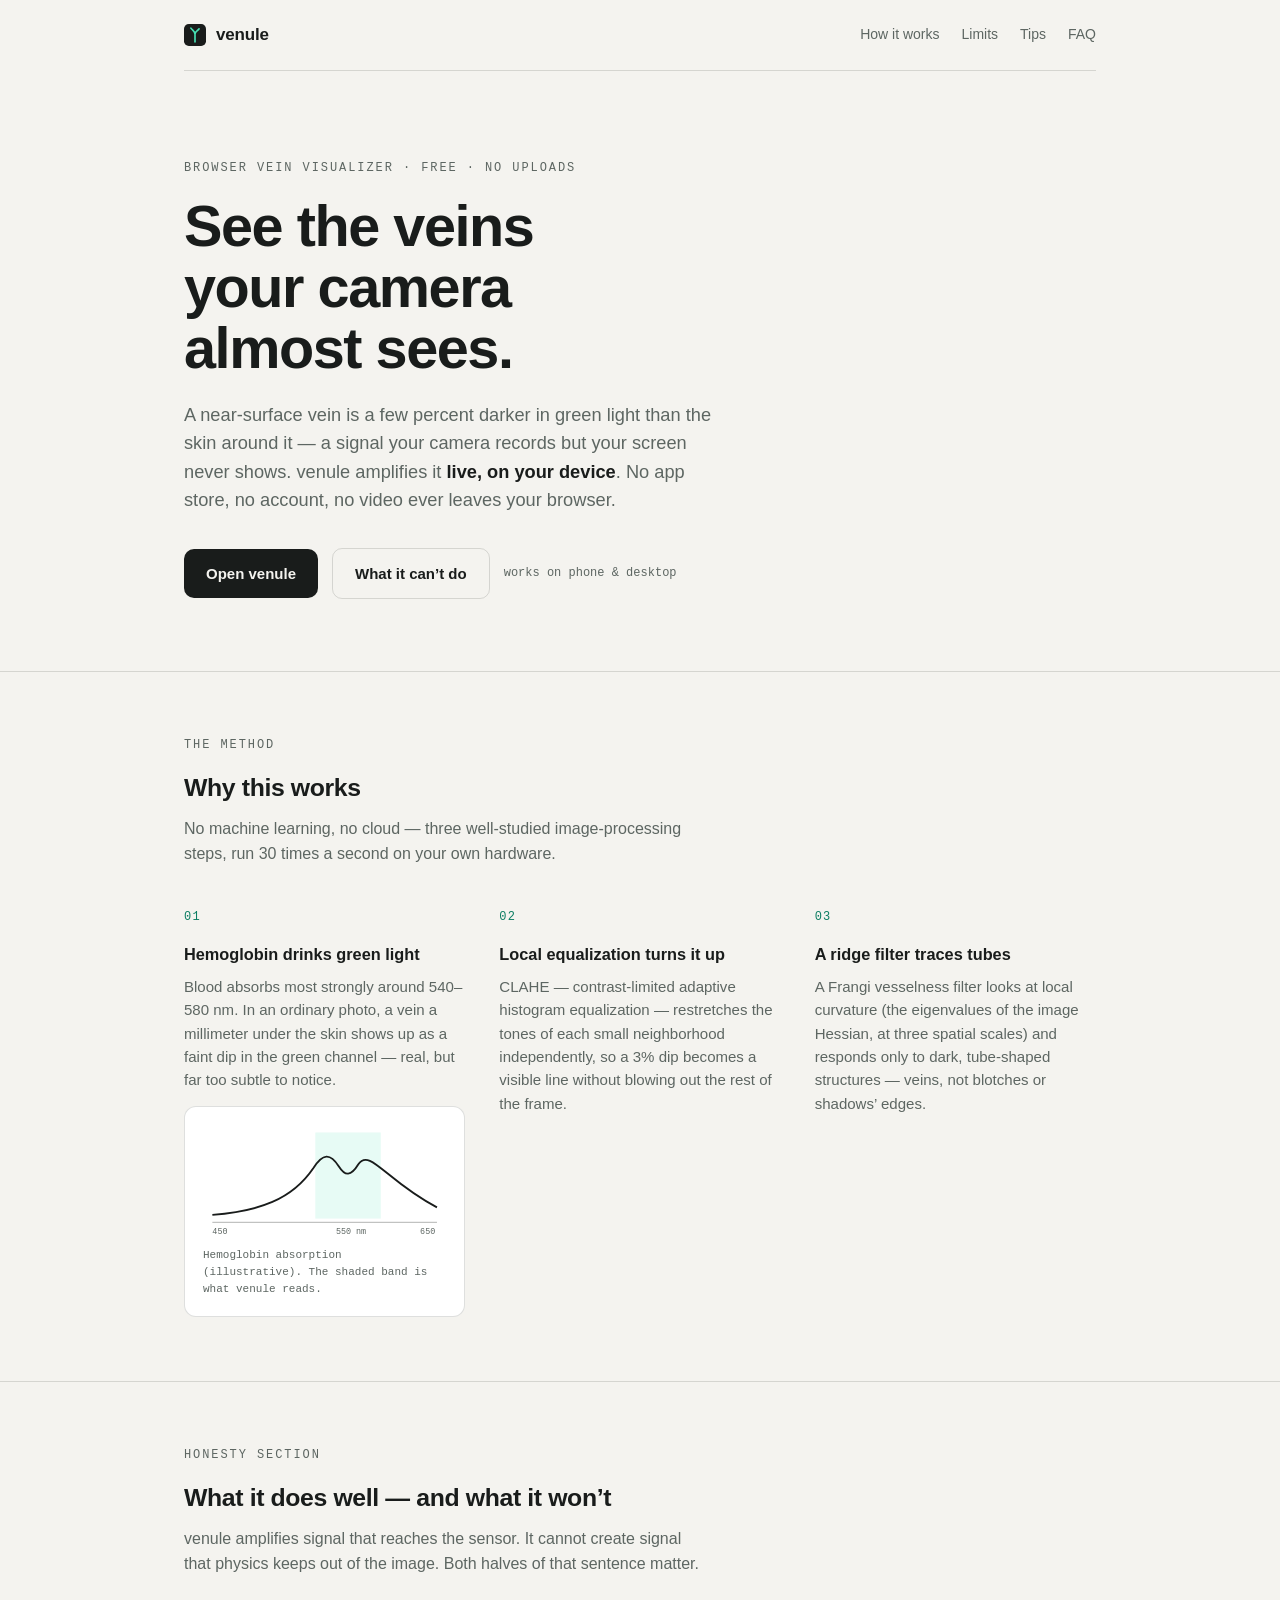
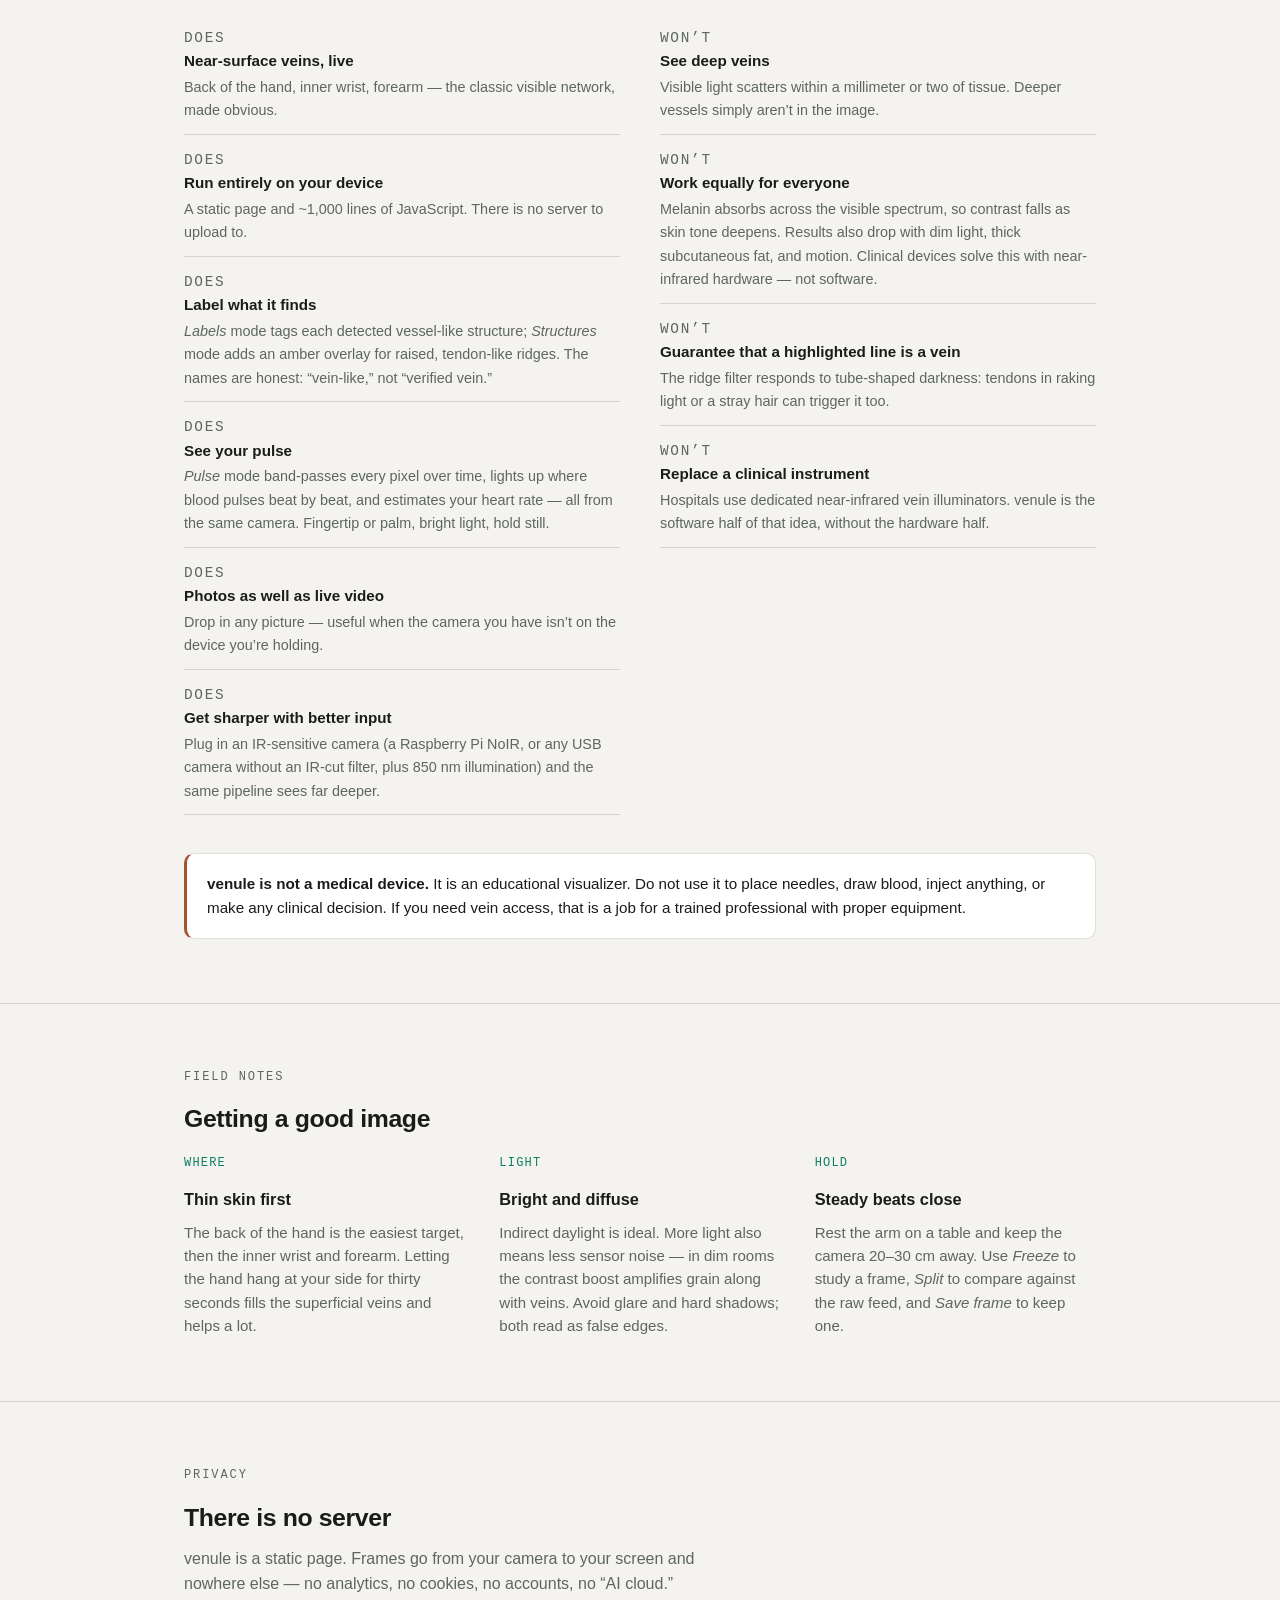
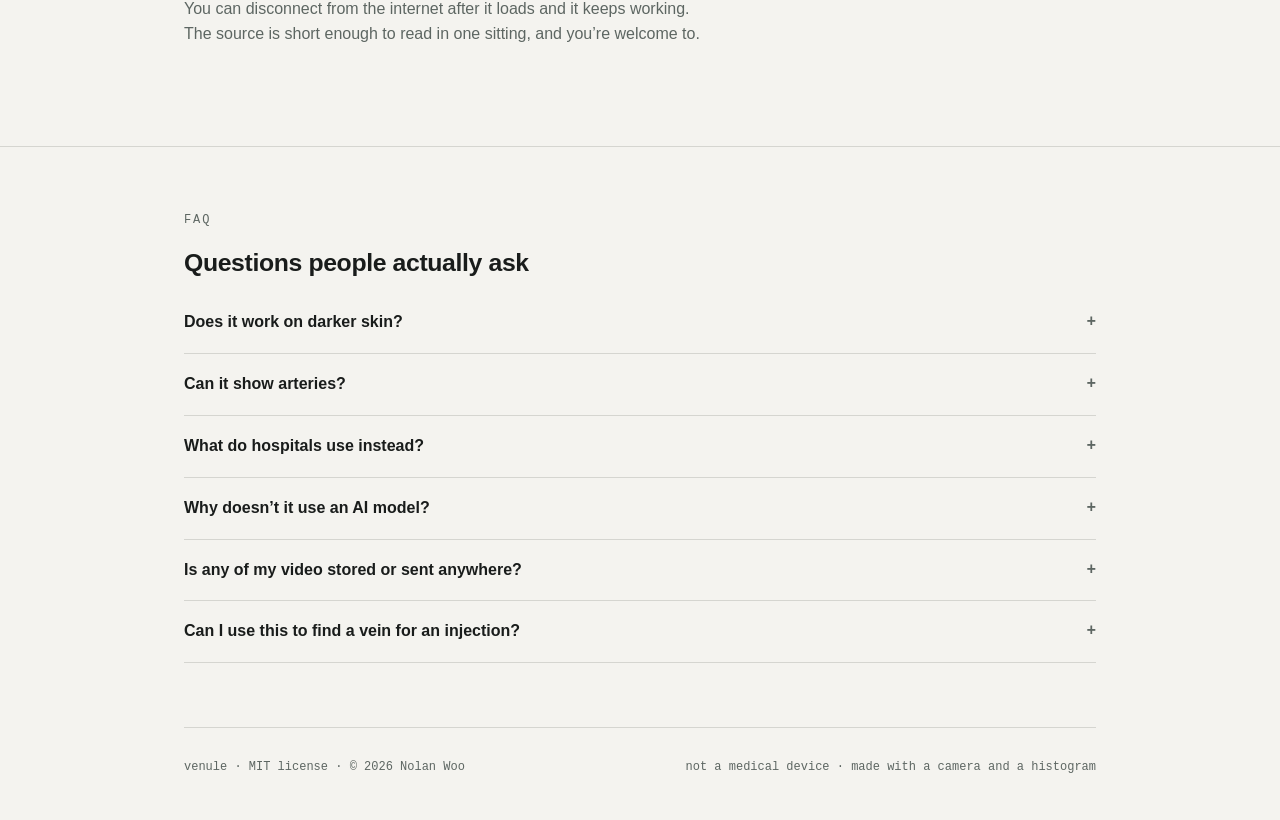
==== index.html @ f36ed5e4 "venule: on-device vein and pulse visualizer Co-Authored-By: Claude Fable 5 <noreply@anthropic.com>" ====
<!doctype html>
<html lang="en">
<head>
<meta charset="utf-8">
<meta name="viewport" content="width=device-width, initial-scale=1">
<title>venule — see the veins your camera almost sees</title>
<meta name="description" content="venule turns a plain camera into a vein-contrast instrument. It amplifies the faint hemoglobin signal already in the image — live, in your browser, nothing uploaded.">
<link rel="icon" href="data:image/svg+xml,%3Csvg xmlns='http://www.w3.org/2000/svg' viewBox='0 0 32 32'%3E%3Crect width='32' height='32' rx='7' fill='%230c0e10'/%3E%3Cpath d='M16 26V15M16 15c0-5-4-6-6-9M16 15c0-4 4-5 6-8' stroke='%2346e0b4' stroke-width='2.4' stroke-linecap='round' fill='none'/%3E%3C/svg%3E">
<link rel="stylesheet" href="css/venule.css">
</head>
<body class="landing">

<div class="wrap">
  <header class="site">
    <a class="brand" href="index.html">
      <svg viewBox="0 0 32 32" aria-hidden="true"><rect width="32" height="32" rx="7" fill="#191c1b"/><path d="M16 26V15M16 15c0-5-4-6-6-9M16 15c0-4 4-5 6-8" stroke="#46e0b4" stroke-width="2.4" stroke-linecap="round" fill="none"/></svg>
      venule
    </a>
    <nav>
      <a href="#how">How it works</a>
      <a href="#limits">Limits</a>
      <a href="#tips">Tips</a>
      <a href="#faq">FAQ</a>
    </nav>
  </header>
</div>

<div class="wrap">
  <section class="hero">
    <p class="eyebrow">Browser vein visualizer · free · no uploads</p>
    <h1>See the veins your camera almost sees.</h1>
    <p class="lede">A near-surface vein is a few percent darker in green light than the skin around it — a signal your camera records but your screen never shows. venule amplifies it <strong>live, on your device</strong>. No app store, no account, no video ever leaves your browser.</p>
    <div class="cta-row">
      <a class="btn primary" href="app.html">Open venule</a>
      <a class="btn ghost" href="#limits">What it can’t do</a>
      <span class="cta-note">works on phone &amp; desktop</span>
    </div>
  </section>
</div>

<section class="band" id="how">
  <div class="wrap">
    <p class="eyebrow">The method</p>
    <h2>Why this works</h2>
    <p class="intro">No machine learning, no cloud — three well-studied image-processing steps, run 30 times a second on your own hardware.</p>
    <div class="cols3">
      <div>
        <span class="step-n">01</span>
        <h3>Hemoglobin drinks green light</h3>
        <p>Blood absorbs most strongly around 540–580&nbsp;nm. In an ordinary photo, a vein a millimeter under the skin shows up as a faint dip in the green channel — real, but far too subtle to notice.</p>
        <div class="figure" style="margin-top:14px">
          <svg viewBox="0 0 260 120" role="img" aria-label="Stylized hemoglobin absorption curve, peaking in the green band">
            <rect x="120" y="8" width="70" height="92" fill="#46e0b4" opacity="0.13"/>
            <path d="M10 96 C 60 92, 95 80, 118 46 C 128 30, 136 30, 145 44 C 152 55, 158 55, 166 42 C 178 24, 196 60, 250 88" fill="none" stroke="#191c1b" stroke-width="2"/>
            <line x1="10" y1="104" x2="250" y2="104" stroke="#191c1b" stroke-width="1" opacity="0.35"/>
            <text x="10" y="117" font-size="9" font-family="ui-monospace,Menlo,monospace" fill="#5d6662">450</text>
            <text x="142" y="117" font-size="9" font-family="ui-monospace,Menlo,monospace" fill="#5d6662">550 nm</text>
            <text x="232" y="117" font-size="9" font-family="ui-monospace,Menlo,monospace" fill="#5d6662">650</text>
          </svg>
          <p class="cap">Hemoglobin absorption (illustrative). The shaded band is what venule reads.</p>
        </div>
      </div>
      <div>
        <span class="step-n">02</span>
        <h3>Local equalization turns it up</h3>
        <p>CLAHE — contrast-limited adaptive histogram equalization — restretches the tones of each small neighborhood independently, so a 3% dip becomes a visible line without blowing out the rest of the frame.</p>
      </div>
      <div>
        <span class="step-n">03</span>
        <h3>A ridge filter traces tubes</h3>
        <p>A Frangi vesselness filter looks at local curvature (the eigenvalues of the image Hessian, at three spatial scales) and responds only to dark, tube-shaped structures — veins, not blotches or shadows’ edges.</p>
      </div>
    </div>
  </div>
</section>

<section class="band" id="limits">
  <div class="wrap">
    <p class="eyebrow">Honesty section</p>
    <h2>What it does well — and what it won’t</h2>
    <p class="intro">venule amplifies signal that reaches the sensor. It cannot create signal that physics keeps out of the image. Both halves of that sentence matter.</p>
    <div class="twocol">
      <ul>
        <li><span class="mark-yes">DOES</span><strong>Near-surface veins, live</strong><span>Back of the hand, inner wrist, forearm — the classic visible network, made obvious.</span></li>
        <li><span class="mark-yes">DOES</span><strong>Run entirely on your device</strong><span>A static page and ~1,000 lines of JavaScript. There is no server to upload to.</span></li>
        <li><span class="mark-yes">DOES</span><strong>Label what it finds</strong><span><em>Labels</em> mode tags each detected vessel-like structure; <em>Structures</em> mode adds an amber overlay for raised, tendon-like ridges. The names are honest: “vein-like,” not “verified vein.”</span></li>
        <li><span class="mark-yes">DOES</span><strong>See your pulse</strong><span><em>Pulse</em> mode band-passes every pixel over time, lights up where blood pulses beat by beat, and estimates your heart rate — all from the same camera. Fingertip or palm, bright light, hold still.</span></li>
        <li><span class="mark-yes">DOES</span><strong>Photos as well as live video</strong><span>Drop in any picture — useful when the camera you have isn’t on the device you’re holding.</span></li>
        <li><span class="mark-yes">DOES</span><strong>Get sharper with better input</strong><span>Plug in an IR-sensitive camera (a Raspberry Pi NoIR, or any USB camera without an IR-cut filter, plus 850&nbsp;nm illumination) and the same pipeline sees far deeper.</span></li>
      </ul>
      <ul>
        <li><span class="mark-no">WON’T</span><strong>See deep veins</strong><span>Visible light scatters within a millimeter or two of tissue. Deeper vessels simply aren’t in the image.</span></li>
        <li><span class="mark-no">WON’T</span><strong>Work equally for everyone</strong><span>Melanin absorbs across the visible spectrum, so contrast falls as skin tone deepens. Results also drop with dim light, thick subcutaneous fat, and motion. Clinical devices solve this with near-infrared hardware — not software.</span></li>
        <li><span class="mark-no">WON’T</span><strong>Guarantee that a highlighted line is a vein</strong><span>The ridge filter responds to tube-shaped darkness: tendons in raking light or a stray hair can trigger it too.</span></li>
        <li><span class="mark-no">WON’T</span><strong>Replace a clinical instrument</strong><span>Hospitals use dedicated near-infrared vein illuminators. venule is the software half of that idea, without the hardware half.</span></li>
      </ul>
    </div>
    <div class="notice">
      <strong>venule is not a medical device.</strong> It is an educational visualizer. Do not use it to place needles, draw blood, inject anything, or make any clinical decision. If you need vein access, that is a job for a trained professional with proper equipment.
    </div>
  </div>
</section>

<section class="band" id="tips">
  <div class="wrap">
    <p class="eyebrow">Field notes</p>
    <h2>Getting a good image</h2>
    <div class="cols3">
      <div>
        <span class="step-n">WHERE</span>
        <h3>Thin skin first</h3>
        <p>The back of the hand is the easiest target, then the inner wrist and forearm. Letting the hand hang at your side for thirty seconds fills the superficial veins and helps a lot.</p>
      </div>
      <div>
        <span class="step-n">LIGHT</span>
        <h3>Bright and diffuse</h3>
        <p>Indirect daylight is ideal. More light also means less sensor noise — in dim rooms the contrast boost amplifies grain along with veins. Avoid glare and hard shadows; both read as false edges.</p>
      </div>
      <div>
        <span class="step-n">HOLD</span>
        <h3>Steady beats close</h3>
        <p>Rest the arm on a table and keep the camera 20–30&nbsp;cm away. Use <em>Freeze</em> to study a frame, <em>Split</em> to compare against the raw feed, and <em>Save frame</em> to keep one.</p>
      </div>
    </div>
  </div>
</section>

<section class="band" id="privacy">
  <div class="wrap">
    <p class="eyebrow">Privacy</p>
    <h2>There is no server</h2>
    <p class="intro">venule is a static page. Frames go from your camera to your screen and nowhere else — no analytics, no cookies, no accounts, no “AI cloud.” You can disconnect from the internet after it loads and it keeps working. The source is short enough to read in one sitting, and you’re welcome to.</p>
  </div>
</section>

<section class="band" id="faq">
  <div class="wrap">
    <p class="eyebrow">FAQ</p>
    <h2>Questions people actually ask</h2>
    <details class="faq">
      <summary>Does it work on darker skin?</summary>
      <div class="a">
        <p>Less well, and we’d rather say so than pretend otherwise. Melanin absorbs light across the whole visible range, which lowers the vein-to-skin contrast that venule depends on. On deeper skin tones you’ll usually need brighter light and a thin-skinned site like the inner wrist, and sometimes the network just won’t resolve.</p>
        <p>This is a limitation of visible-light imaging itself — commercial devices address it with near-infrared light, which penetrates skin more uniformly. If you can feed venule an IR-sensitive camera, the gap closes considerably.</p>
      </div>
    </details>
    <details class="faq">
      <summary>Can it show arteries?</summary>
      <div class="a">
        <p>No, and neither can any camera-only tool, whatever it claims. Arteries run deeper than the millimeter or two that visible light penetrates, so their photons simply never reach the sensor — there is nothing in the image to detect. That’s optics, not a missing feature.</p>
        <p>The closest real technique is remote photoplethysmography, and venule ships it: <em>Pulse</em> mode picks up the tiny periodic color change of pulsing blood, shows <em>where skin pulses</em>, and estimates your heart rate. What it deliberately doesn’t claim is an artery’s outline or depth — that information never reaches the sensor, so any tool drawing “arteries” from a plain camera would be making them up.</p>
      </div>
    </details>
    <details class="faq">
      <summary>What do hospitals use instead?</summary>
      <div class="a">
        <p>Dedicated near-infrared vein illuminators. They shine ~850&nbsp;nm light at the skin — deoxygenated hemoglobin absorbs it, surrounding tissue reflects it — and project or display the resulting map. The physics is the same idea as venule’s green-channel trick, but NIR penetrates several millimeters instead of one, and it doesn’t care about melanin nearly as much. Even those devices are positioning aids, not oracles.</p>
      </div>
    </details>
    <details class="faq">
      <summary>Why doesn’t it use an AI model?</summary>
      <div class="a">
        <p>Because it wouldn’t help where it counts. Large vision models can’t localize a 2-pixel-wide ridge at 30 frames per second, and no model — large or small — can recover signal that never reached the sensor. The bottleneck here is optics, not intelligence.</p>
        <p>There’s also a quieter reason: streaming video of your body to a third-party API is a real privacy cost, and venule’s whole design is that nothing leaves your device. Classical filters are instant, inspectable, and private. A small on-device segmentation network could sharpen results someday, but it would run here, in your browser, under the same rule: no uploads.</p>
      </div>
    </details>
    <details class="faq">
      <summary>Is any of my video stored or sent anywhere?</summary>
      <div class="a"><p>No. There’s no backend, no telemetry, and no storage. The only file venule ever writes is the PNG you explicitly save, and it saves to your own device.</p></div>
    </details>
    <details class="faq">
      <summary>Can I use this to find a vein for an injection?</summary>
      <div class="a"><p>No. venule is not a medical device, hasn’t been evaluated as one, and a highlighted line is not a verified vessel. Nothing about a consumer camera image tells you depth, valves, or what’s next to the vein. Vein access belongs with trained people and proper equipment.</p></div>
    </details>
  </div>
</section>

<div class="wrap">
  <footer class="site">
    <span>venule · MIT license · © 2026 Nolan Woo</span>
    <span>not a medical device · made with a camera and a histogram</span>
  </footer>
</div>

</body>
</html>
---- css/venule.css ----
/* venule — shared styles. Landing = light editorial; app = dark instrument. */

:root {
  --acc: #46e0b4;
  --acc-ink: #0d7e63;      /* accent adjusted for light backgrounds */
  --paper: #f4f3ef;
  --ink: #191c1b;
  --mut-l: #5d6662;
  --line-l: rgba(25, 28, 27, 0.14);
  --bg: #0c0e10;
  --panel: #15181b;
  --fg: #e9ebe7;
  --mut-d: #97a19c;
  --line-d: rgba(255, 255, 255, 0.09);
  --sans: -apple-system, BlinkMacSystemFont, "Segoe UI", Roboto, "Helvetica Neue", Arial, sans-serif;
  --mono: ui-monospace, "SF Mono", Menlo, Consolas, monospace;
}

* { box-sizing: border-box; margin: 0; padding: 0; }
html { -webkit-text-size-adjust: 100%; }
body { font-family: var(--sans); line-height: 1.55; }
img, svg, canvas, video { display: block; max-width: 100%; }
a { color: inherit; }
button { font: inherit; cursor: pointer; }

/* ============================== landing ============================== */

body.landing { background: var(--paper); color: var(--ink); }

.wrap { max-width: 960px; margin: 0 auto; padding: 0 24px; }

.eyebrow {
  font-family: var(--mono);
  font-size: 12px;
  letter-spacing: 0.16em;
  text-transform: uppercase;
  color: var(--mut-l);
}

.landing header.site {
  display: flex; align-items: center; justify-content: space-between;
  padding: 22px 0;
  border-bottom: 1px solid var(--line-l);
}
.brand { display: flex; align-items: center; gap: 10px; font-weight: 650; letter-spacing: -0.01em; text-decoration: none; font-size: 17px; }
.brand svg { width: 22px; height: 22px; }
.site nav { display: flex; gap: 22px; }
.site nav a { text-decoration: none; font-size: 14px; color: var(--mut-l); }
.site nav a:hover { color: var(--ink); }

.hero { padding: 88px 0 72px; }
.hero h1 {
  font-size: clamp(2.1rem, 5.4vw, 3.6rem);
  line-height: 1.06;
  letter-spacing: -0.025em;
  font-weight: 680;
  max-width: 15ch;
  margin: 18px 0 22px;
}
.hero p.lede { font-size: 1.14rem; color: var(--mut-l); max-width: 52ch; margin-bottom: 34px; }
.hero p.lede strong { color: var(--ink); font-weight: 600; }

.cta-row { display: flex; gap: 14px; flex-wrap: wrap; align-items: center; }
.btn {
  display: inline-block; text-decoration: none; border: 0;
  padding: 13px 22px; border-radius: 10px; font-size: 15px; font-weight: 600;
}
.btn.primary { background: var(--ink); color: var(--paper); }
.btn.primary:hover { background: #000; }
.btn.ghost { background: transparent; color: var(--ink); border: 1px solid var(--line-l); }
.btn.ghost:hover { border-color: var(--ink); }
.cta-note { font-family: var(--mono); font-size: 12px; color: var(--mut-l); }

section.band { border-top: 1px solid var(--line-l); padding: 64px 0; }
section.band h2 { font-size: 1.55rem; letter-spacing: -0.015em; font-weight: 660; margin: 14px 0 10px; }
section.band > .wrap > p.intro { color: var(--mut-l); max-width: 58ch; margin-bottom: 36px; }

.cols3 { display: grid; grid-template-columns: repeat(3, 1fr); gap: 34px; }
@media (max-width: 760px) { .cols3 { grid-template-columns: 1fr; } }
.cols3 h3 { font-size: 1.02rem; font-weight: 640; margin: 14px 0 8px; }
.cols3 p { font-size: 0.94rem; color: var(--mut-l); }
.step-n { font-family: var(--mono); font-size: 12px; color: var(--acc-ink); letter-spacing: 0.1em; }

.figure { border: 1px solid var(--line-l); border-radius: 12px; padding: 18px; background: #fff; }
.figure .cap { font-family: var(--mono); font-size: 11px; color: var(--mut-l); margin-top: 10px; }

.twocol { display: grid; grid-template-columns: 1fr 1fr; gap: 40px; }
@media (max-width: 760px) { .twocol { grid-template-columns: 1fr; } }
.twocol ul { list-style: none; }
.twocol li { padding: 12px 0; border-bottom: 1px solid var(--line-l); font-size: 0.95rem; }
.twocol li strong { display: block; font-weight: 630; margin-bottom: 2px; }
.twocol li span { color: var(--mut-l); font-size: 0.9rem; }
.mark-yes, .mark-no { font-family: var(--mono); font-size: 12px; letter-spacing: 0.12em; }
.mark-yes { color: var(--acc-ink); }
.mark-no { color: #a4552e; }

.notice {
  border: 1px solid var(--line-l); border-left: 3px solid #a4552e;
  border-radius: 10px; padding: 18px 20px; margin-top: 38px;
  font-size: 0.95rem; background: #fff;
}
.notice strong { font-weight: 650; }

details.faq { border-bottom: 1px solid var(--line-l); }
details.faq summary {
  cursor: pointer; padding: 18px 0; font-weight: 620; font-size: 1rem;
  list-style: none; display: flex; justify-content: space-between; align-items: center;
}
details.faq summary::-webkit-details-marker { display: none; }
details.faq summary::after { content: "+"; font-family: var(--mono); color: var(--mut-l); }
details.faq[open] summary::after { content: "–"; }
details.faq .a { padding: 0 0 20px; color: var(--mut-l); max-width: 62ch; font-size: 0.95rem; }
details.faq .a p + p { margin-top: 10px; }

footer.site {
  border-top: 1px solid var(--line-l); padding: 30px 0 48px;
  display: flex; justify-content: space-between; gap: 18px; flex-wrap: wrap;
  font-family: var(--mono); font-size: 12px; color: var(--mut-l);
}

/* ============================== app ============================== */

body.app {
  background: var(--bg); color: var(--fg);
  height: 100dvh; overflow: hidden;
  display: flex; align-items: center; justify-content: center;
}

.card {
  width: min(420px, calc(100vw - 40px));
  background: var(--panel); border: 1px solid var(--line-d); border-radius: 14px;
  padding: 34px 30px;
}
.card .brand { color: var(--fg); font-size: 18px; margin-bottom: 18px; }
.card h1 { font-size: 1.35rem; font-weight: 640; letter-spacing: -0.015em; margin-bottom: 10px; }
.card p { color: var(--mut-d); font-size: 0.94rem; margin-bottom: 12px; }
.card .fine {
  font-size: 0.8rem; color: var(--mut-d); border-top: 1px solid var(--line-d);
  padding-top: 14px; margin-top: 20px; margin-bottom: 0;
}
.card .btn-row { display: flex; flex-direction: column; gap: 10px; margin-top: 22px; }
.btn-dark {
  border: 0; border-radius: 10px; padding: 13px 18px; font-size: 15px; font-weight: 600;
  background: var(--acc); color: #06211a;
}
.btn-dark:hover { filter: brightness(1.07); }
.btn-outline {
  border: 1px solid var(--line-d); border-radius: 10px; padding: 12px 18px;
  font-size: 14px; background: transparent; color: var(--fg);
}
.btn-outline:hover { border-color: var(--mut-d); }
.card a.back { font-family: var(--mono); font-size: 12px; color: var(--mut-d); text-decoration: none; }
.card a.back:hover { color: var(--fg); }

#stage {
  position: fixed; inset: 0; display: none;
  align-items: center; justify-content: center; background: var(--bg);
  touch-action: none;
}
#stage.active { display: flex; }
#frame { position: relative; }
#view { max-width: 100vw; max-height: 100dvh; width: auto; height: auto; object-fit: contain; }
#labels { position: absolute; inset: 0; width: 100%; height: 100%; pointer-events: none; }

#divider {
  position: absolute; top: 0; bottom: 0; width: 2px; margin-left: -1px;
  background: rgba(255, 255, 255, 0.85); pointer-events: none;
}
#divider::after {
  content: "◂ ▸"; position: absolute; top: 50%; left: 50%;
  transform: translate(-50%, -50%);
  background: rgba(12, 14, 16, 0.8); border: 1px solid var(--line-d);
  border-radius: 999px; padding: 4px 10px;
  font-size: 11px; color: var(--fg); white-space: nowrap;
}

#hud {
  position: fixed; top: 0; left: 0; right: 0; z-index: 5;
  display: flex; justify-content: space-between; align-items: flex-start;
  padding: calc(12px + env(safe-area-inset-top)) 16px 26px;
  background: linear-gradient(rgba(12, 14, 16, 0.75), transparent);
  pointer-events: none;
}
#hud > * { pointer-events: auto; }
#hud .brand { color: var(--fg); font-size: 15px; text-decoration: none; }
#hud .right { display: flex; gap: 8px; align-items: center; }
#readout {
  font-family: var(--mono); font-size: 11px; color: var(--mut-d);
  background: rgba(12, 14, 16, 0.55); border: 1px solid var(--line-d);
  border-radius: 999px; padding: 4px 10px;
}
.chip-btn {
  font-size: 12px; color: var(--fg); background: rgba(12, 14, 16, 0.55);
  border: 1px solid var(--line-d); border-radius: 999px; padding: 5px 12px;
}
.chip-btn:hover { border-color: var(--mut-d); }

#controls {
  position: fixed; left: 0; right: 0; bottom: 0; z-index: 5;
  display: flex; flex-direction: column; gap: 12px; align-items: center;
  padding: 40px 16px calc(16px + env(safe-area-inset-bottom));
  background: linear-gradient(transparent, rgba(12, 14, 16, 0.82));
}
#controls .panel-row { display: flex; gap: 8px; align-items: center; width: min(430px, 100%); }

#legend {
  font-family: var(--mono); font-size: 11px; color: var(--mut-d);
  background: rgba(12, 14, 16, 0.55); border: 1px solid var(--line-d);
  border-radius: 999px; padding: 4px 12px;
}
#legend .sw { display: inline-block; width: 8px; height: 8px; border-radius: 2px; margin-right: 5px; vertical-align: 0; }
#legend .sw-teal { background: #46e0b4; }
#legend .sw-amber { background: #ffb042; }

.seg { display: flex; width: min(520px, 100%); border: 1px solid var(--line-d); border-radius: 10px; overflow-x: auto; background: rgba(12, 14, 16, 0.55); scrollbar-width: none; }
.seg::-webkit-scrollbar { display: none; }
.seg button {
  flex: 1 0 auto; padding: 9px 12px; background: transparent; border: 0; color: var(--mut-d); font-size: 12px; font-weight: 550; white-space: nowrap;
}
.seg button + button { border-left: 1px solid var(--line-d); }
.seg button.on { background: var(--acc); color: #06211a; font-weight: 650; }
.seg button:disabled { opacity: 0.35; cursor: default; }

.slider-row { display: flex; align-items: center; gap: 12px; width: min(430px, 100%); }
.slider-row label { font-family: var(--mono); font-size: 11px; color: var(--mut-d); width: 82px; letter-spacing: 0.06em; }
.slider-row input[type="range"] { flex: 1; accent-color: var(--acc); height: 22px; }

.action-row { display: flex; gap: 8px; width: min(430px, 100%); }
.action-row button {
  flex: 1; padding: 10px 0; font-size: 13px; border-radius: 10px;
  background: rgba(12, 14, 16, 0.55); border: 1px solid var(--line-d); color: var(--fg);
}
.action-row button:hover { border-color: var(--mut-d); }

[hidden] { display: none !important; }
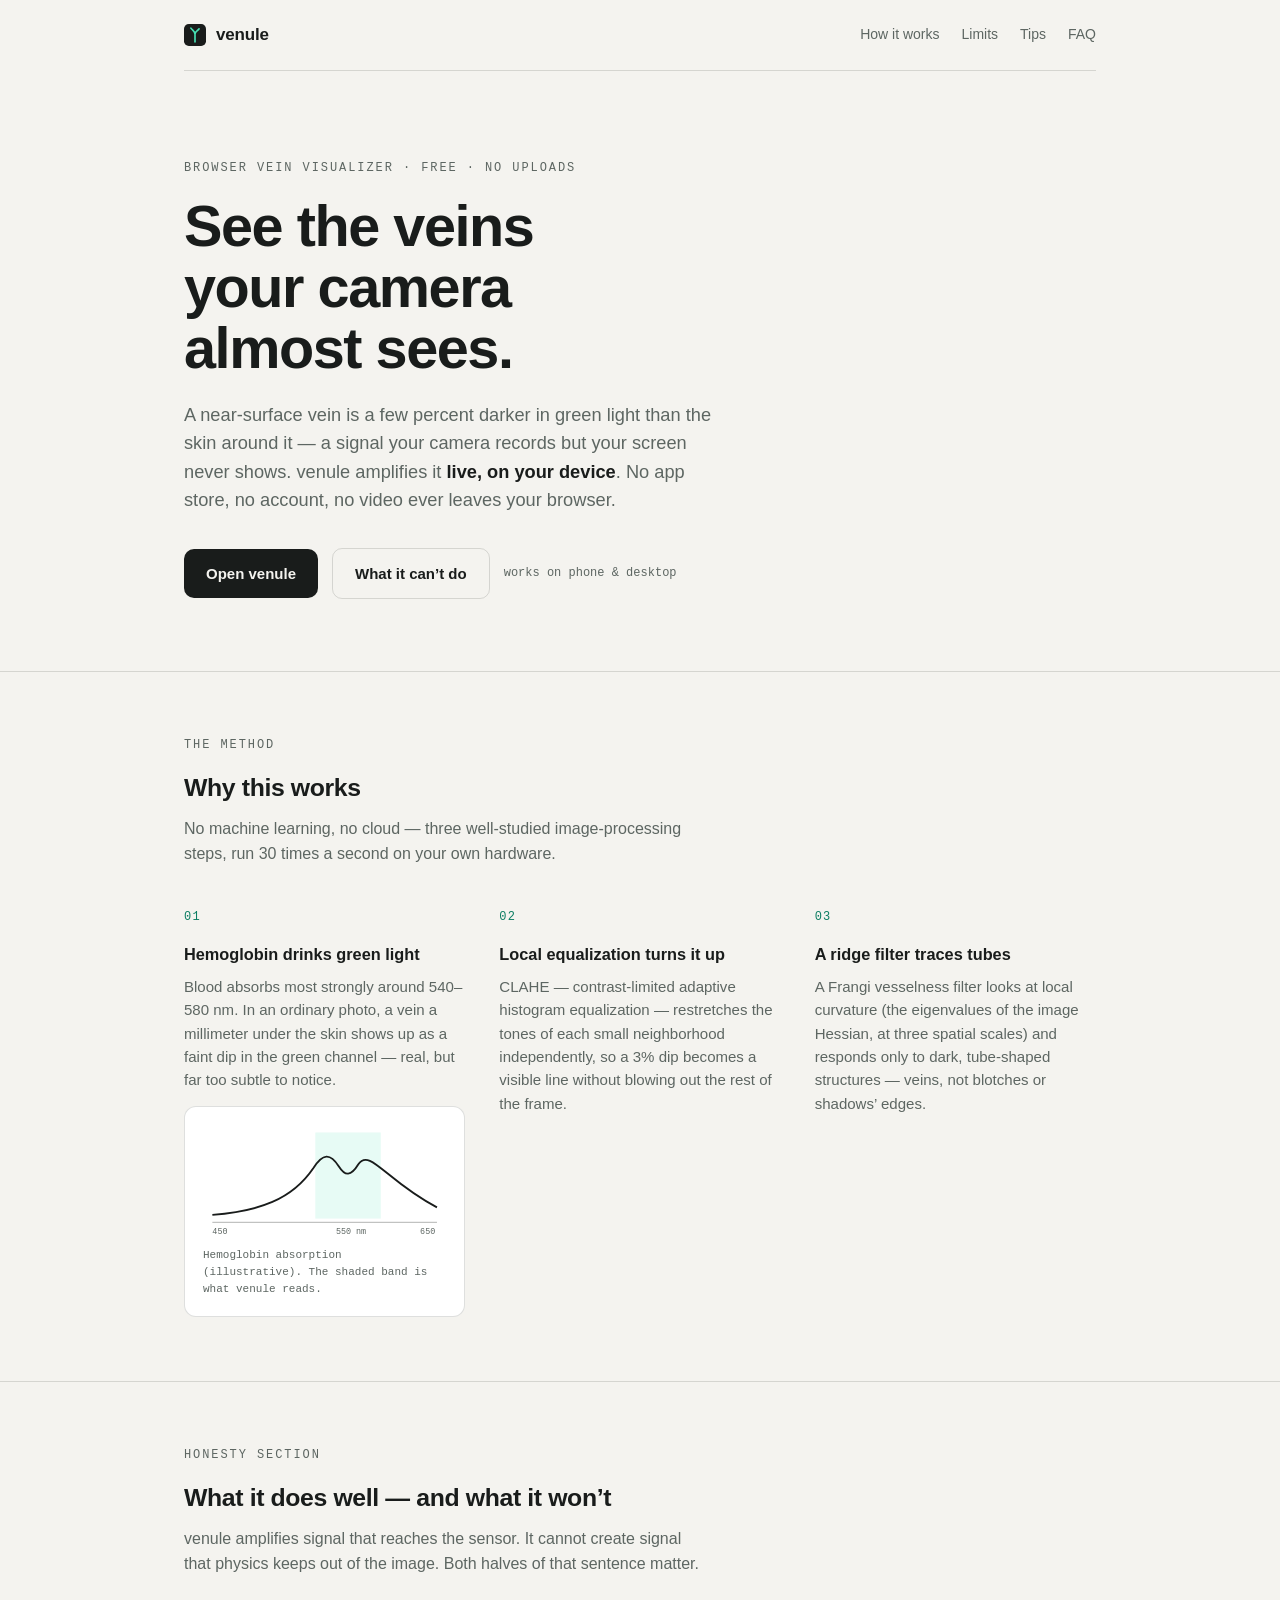
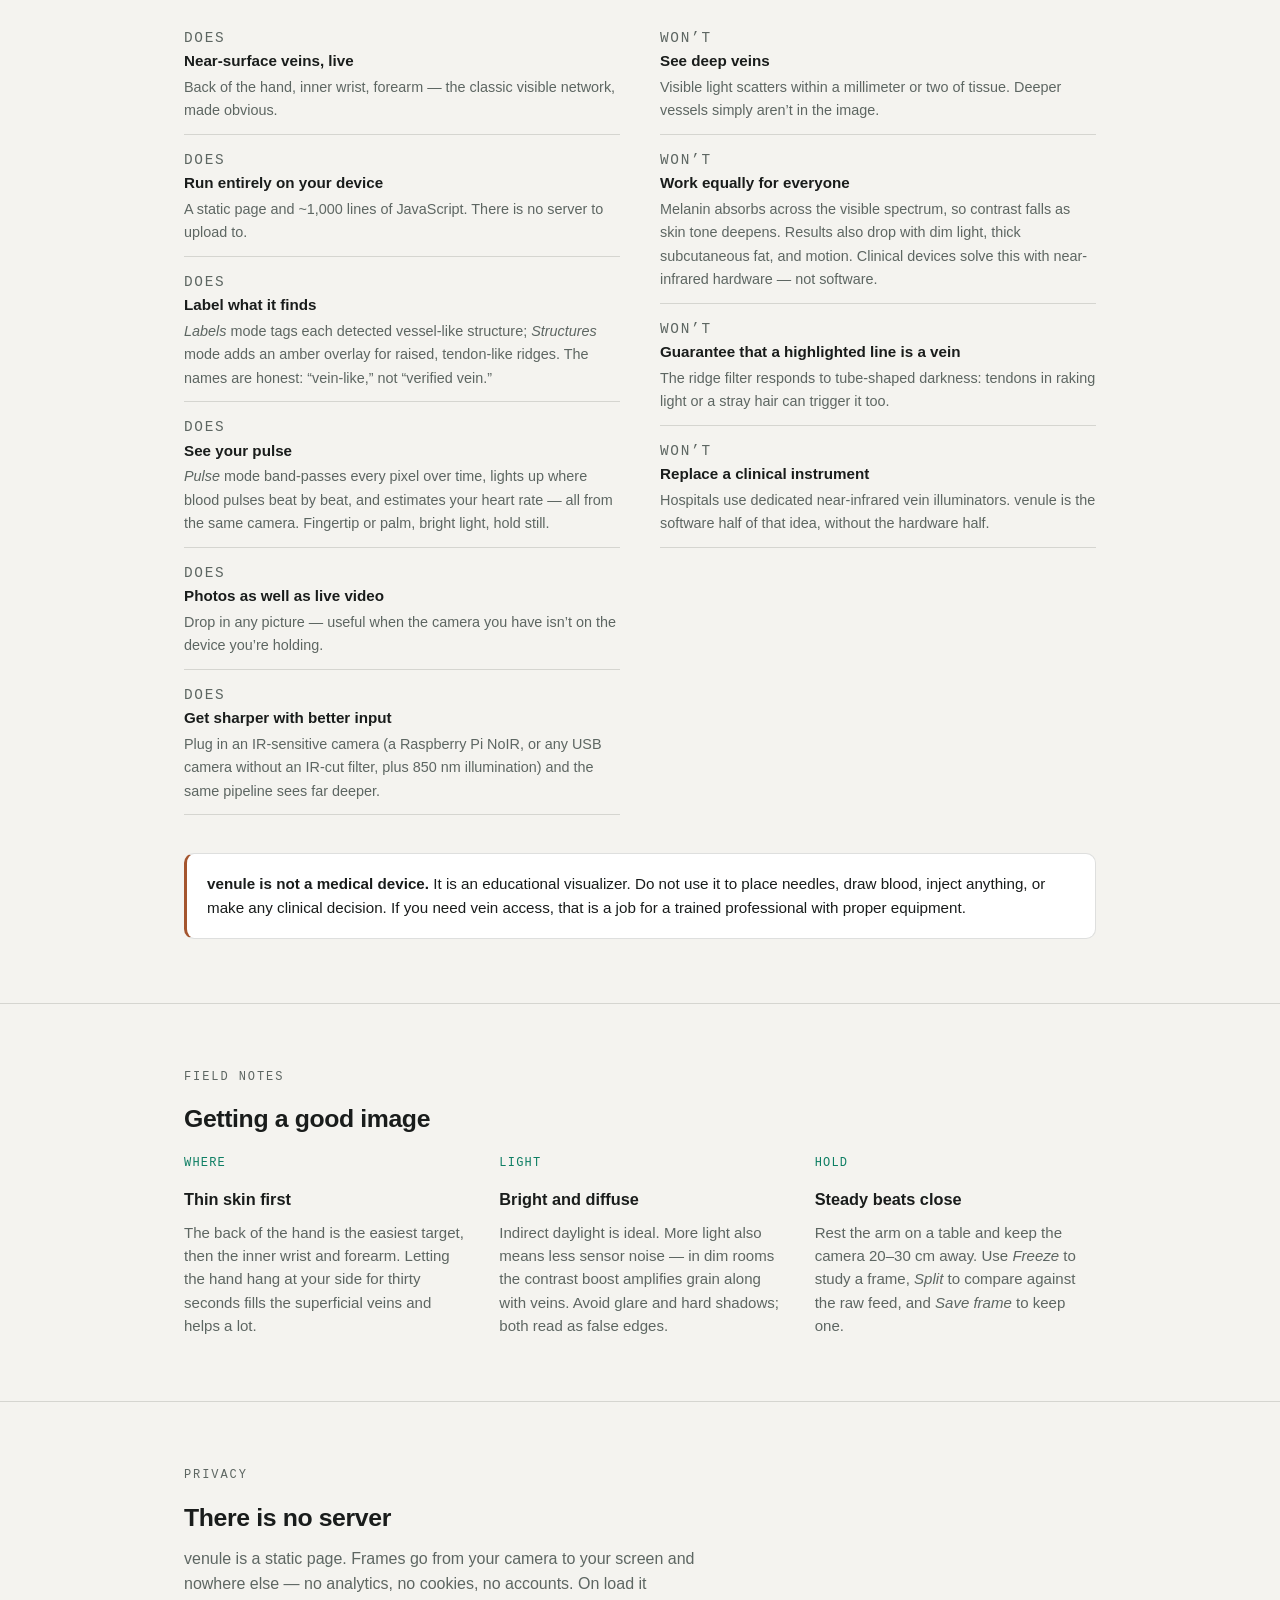
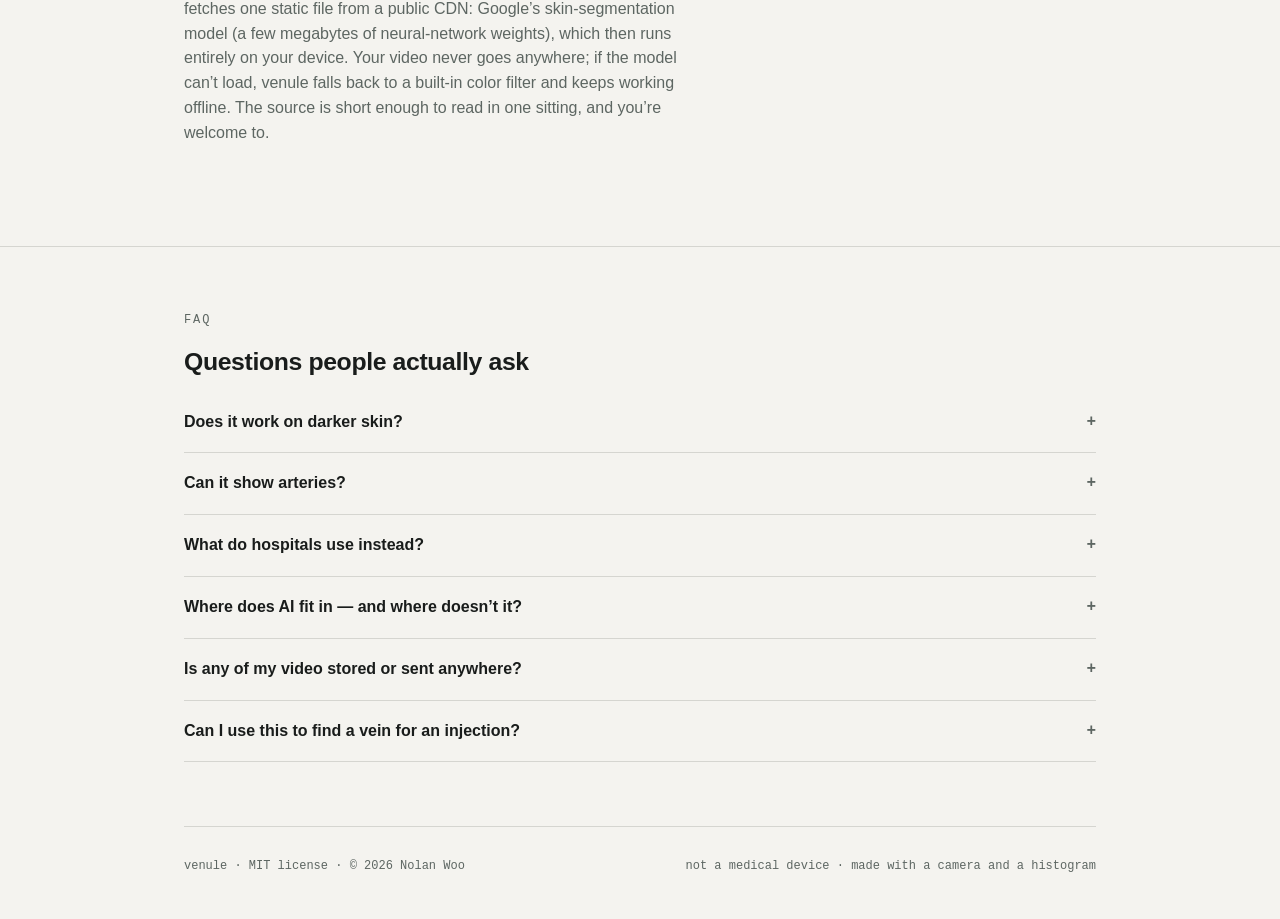
==== commit 4c782599: "Neural skin segmentation (MediaPipe) unioned with color mask; debug + error surfacing - MediaPipe se" ====
--- a/index.html
+++ b/index.html
@@ -6,7 +6,7 @@
 <title>venule — see the veins your camera almost sees</title>
 <meta name="description" content="venule turns a plain camera into a vein-contrast instrument. It amplifies the faint hemoglobin signal already in the image — live, in your browser, nothing uploaded.">
 <link rel="icon" href="data:image/svg+xml,%3Csvg xmlns='http://www.w3.org/2000/svg' viewBox='0 0 32 32'%3E%3Crect width='32' height='32' rx='7' fill='%230c0e10'/%3E%3Cpath d='M16 26V15M16 15c0-5-4-6-6-9M16 15c0-4 4-5 6-8' stroke='%2346e0b4' stroke-width='2.4' stroke-linecap='round' fill='none'/%3E%3C/svg%3E">
-<link rel="stylesheet" href="css/venule.css">
+<link rel="stylesheet" href="css/venule.css?v=3">
 </head>
 <body class="landing">
 
@@ -129,7 +129,7 @@
   <div class="wrap">
     <p class="eyebrow">Privacy</p>
     <h2>There is no server</h2>
-    <p class="intro">venule is a static page. Frames go from your camera to your screen and nowhere else — no analytics, no cookies, no accounts, no “AI cloud.” You can disconnect from the internet after it loads and it keeps working. The source is short enough to read in one sitting, and you’re welcome to.</p>
+    <p class="intro">venule is a static page. Frames go from your camera to your screen and nowhere else — no analytics, no cookies, no accounts. On load it fetches one static file from a public CDN: Google’s skin-segmentation model (a few megabytes of neural-network weights), which then runs entirely on your device. Your video never goes anywhere; if the model can’t load, venule falls back to a built-in color filter and keeps working offline. The source is short enough to read in one sitting, and you’re welcome to.</p>
   </div>
 </section>
 
@@ -158,10 +158,10 @@
       </div>
     </details>
     <details class="faq">
-      <summary>Why doesn’t it use an AI model?</summary>
+      <summary>Where does AI fit in — and where doesn’t it?</summary>
       <div class="a">
-        <p>Because it wouldn’t help where it counts. Large vision models can’t localize a 2-pixel-wide ridge at 30 frames per second, and no model — large or small — can recover signal that never reached the sensor. The bottleneck here is optics, not intelligence.</p>
-        <p>There’s also a quieter reason: streaming video of your body to a third-party API is a real privacy cost, and venule’s whole design is that nothing leaves your device. Classical filters are instant, inspectable, and private. A small on-device segmentation network could sharpen results someday, but it would run here, in your browser, under the same rule: no uploads.</p>
+        <p>venule uses a neural network for the job neural networks are good at: knowing what’s skin. Google’s MediaPipe segmentation model runs on your device and confines the vein overlay to actual skin, across skin tones and lighting that break simple color rules. The vein tracing itself stays a classical ridge filter — it’s instant, inspectable, and localizes 2-pixel structures at video rate, which large cloud models can’t.</p>
+        <p>What AI can’t do is recover signal that never reached the sensor — no model, large or small, can see a vein whose photons were absorbed before the lens. And nothing here streams your body to an API: the model’s weights are downloaded once as a static file; your frames never leave the device.</p>
       </div>
     </details>
     <details class="faq">
--- a/css/venule.css
+++ b/css/venule.css
@@ -122,9 +122,12 @@
 
 body.app {
   background: var(--bg); color: var(--fg);
-  height: 100dvh; overflow: hidden;
+  height: 100vh; height: 100dvh; overflow: hidden;
   display: flex; align-items: center; justify-content: center;
 }
+
+/* invisible but still rendered — see the comment in app.html */
+#cam { position: fixed; top: 0; left: 0; width: 2px; height: 2px; opacity: 0; pointer-events: none; }
 
 .card {
   width: min(420px, calc(100vw - 40px));
@@ -159,7 +162,7 @@
 }
 #stage.active { display: flex; }
 #frame { position: relative; }
-#view { max-width: 100vw; max-height: 100dvh; width: auto; height: auto; object-fit: contain; }
+#view { max-width: 100vw; max-height: 100vh; max-height: 100dvh; width: auto; height: auto; object-fit: contain; }
 #labels { position: absolute; inset: 0; width: 100%; height: 100%; pointer-events: none; }
 
 #divider {
@@ -232,4 +235,12 @@
 }
 .action-row button:hover { border-color: var(--mut-d); }
 
+#errtoast {
+  position: fixed; left: 50%; bottom: calc(140px + env(safe-area-inset-bottom));
+  transform: translateX(-50%); z-index: 20; max-width: 90vw;
+  font-family: var(--mono); font-size: 11px; color: #ffb4a6;
+  background: rgba(40, 12, 10, 0.92); border: 1px solid rgba(255, 122, 92, 0.4);
+  border-radius: 8px; padding: 8px 12px;
+}
+
 [hidden] { display: none !important; }
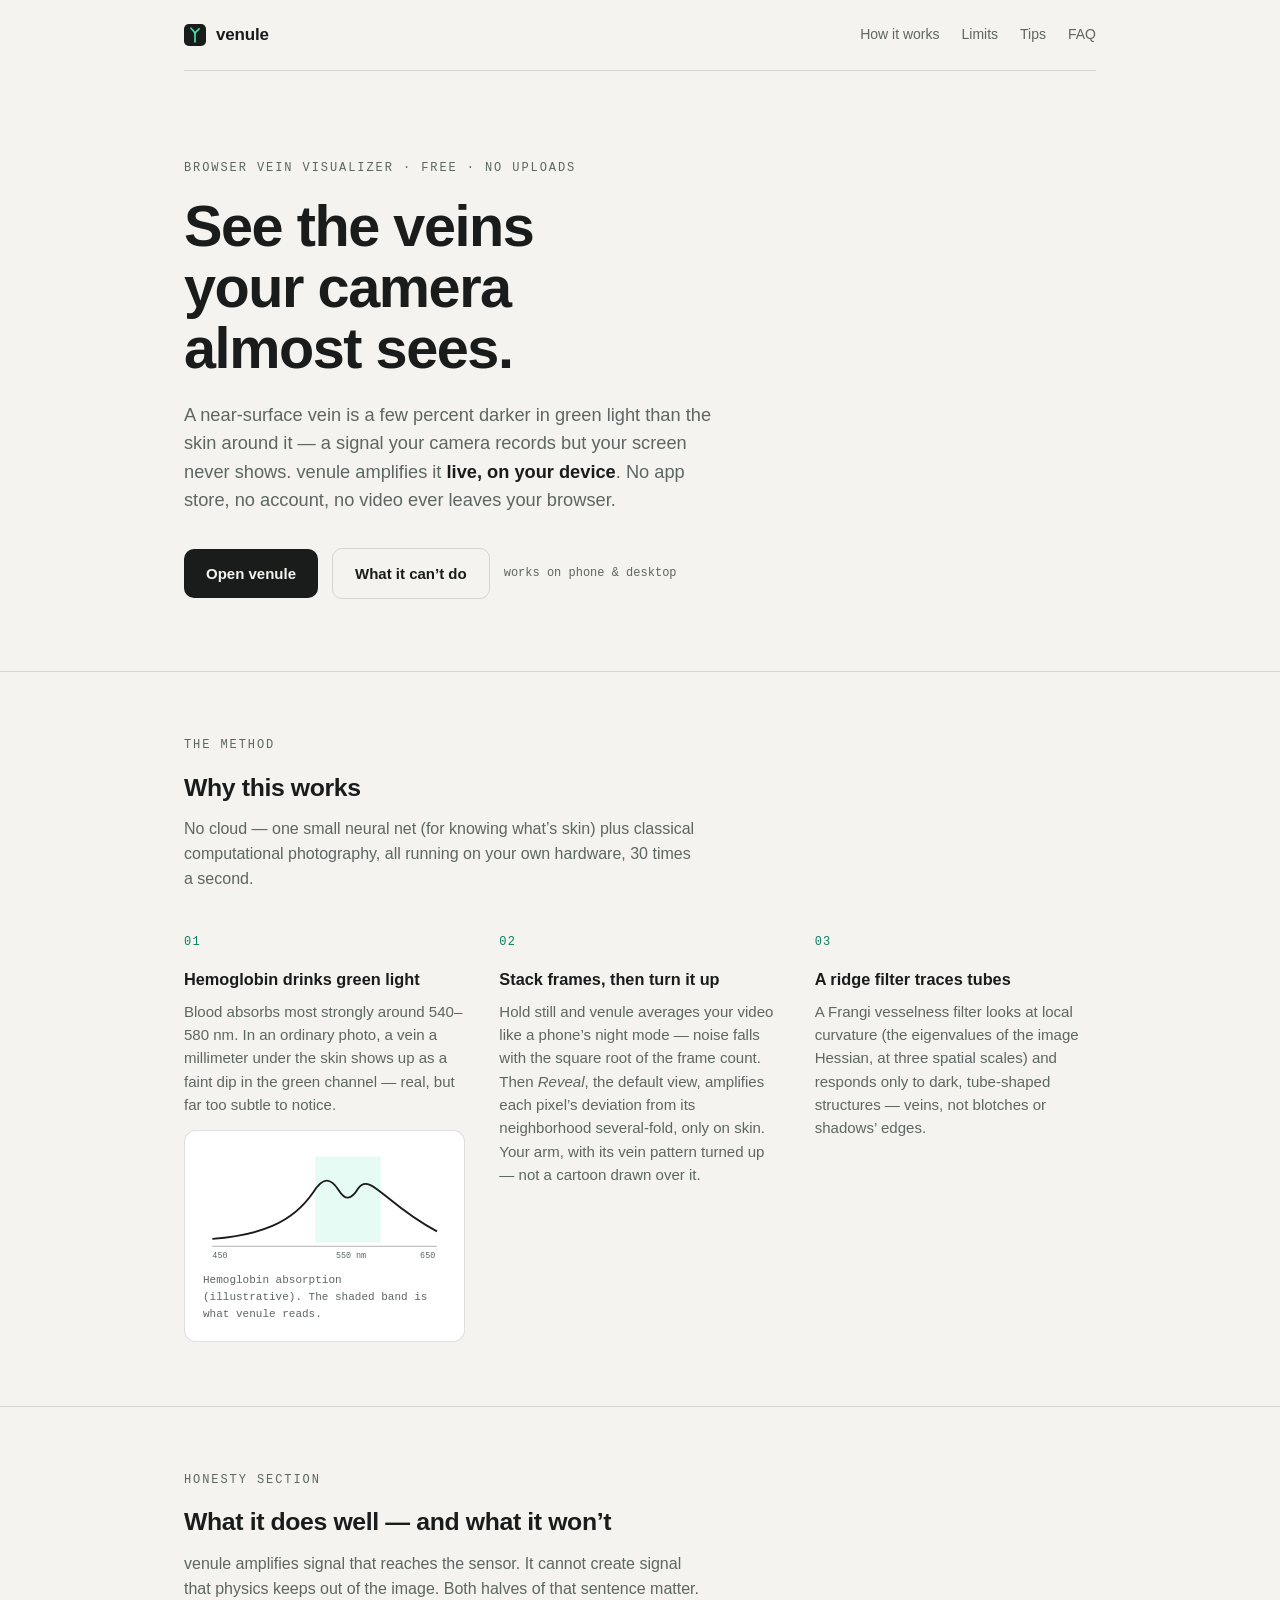
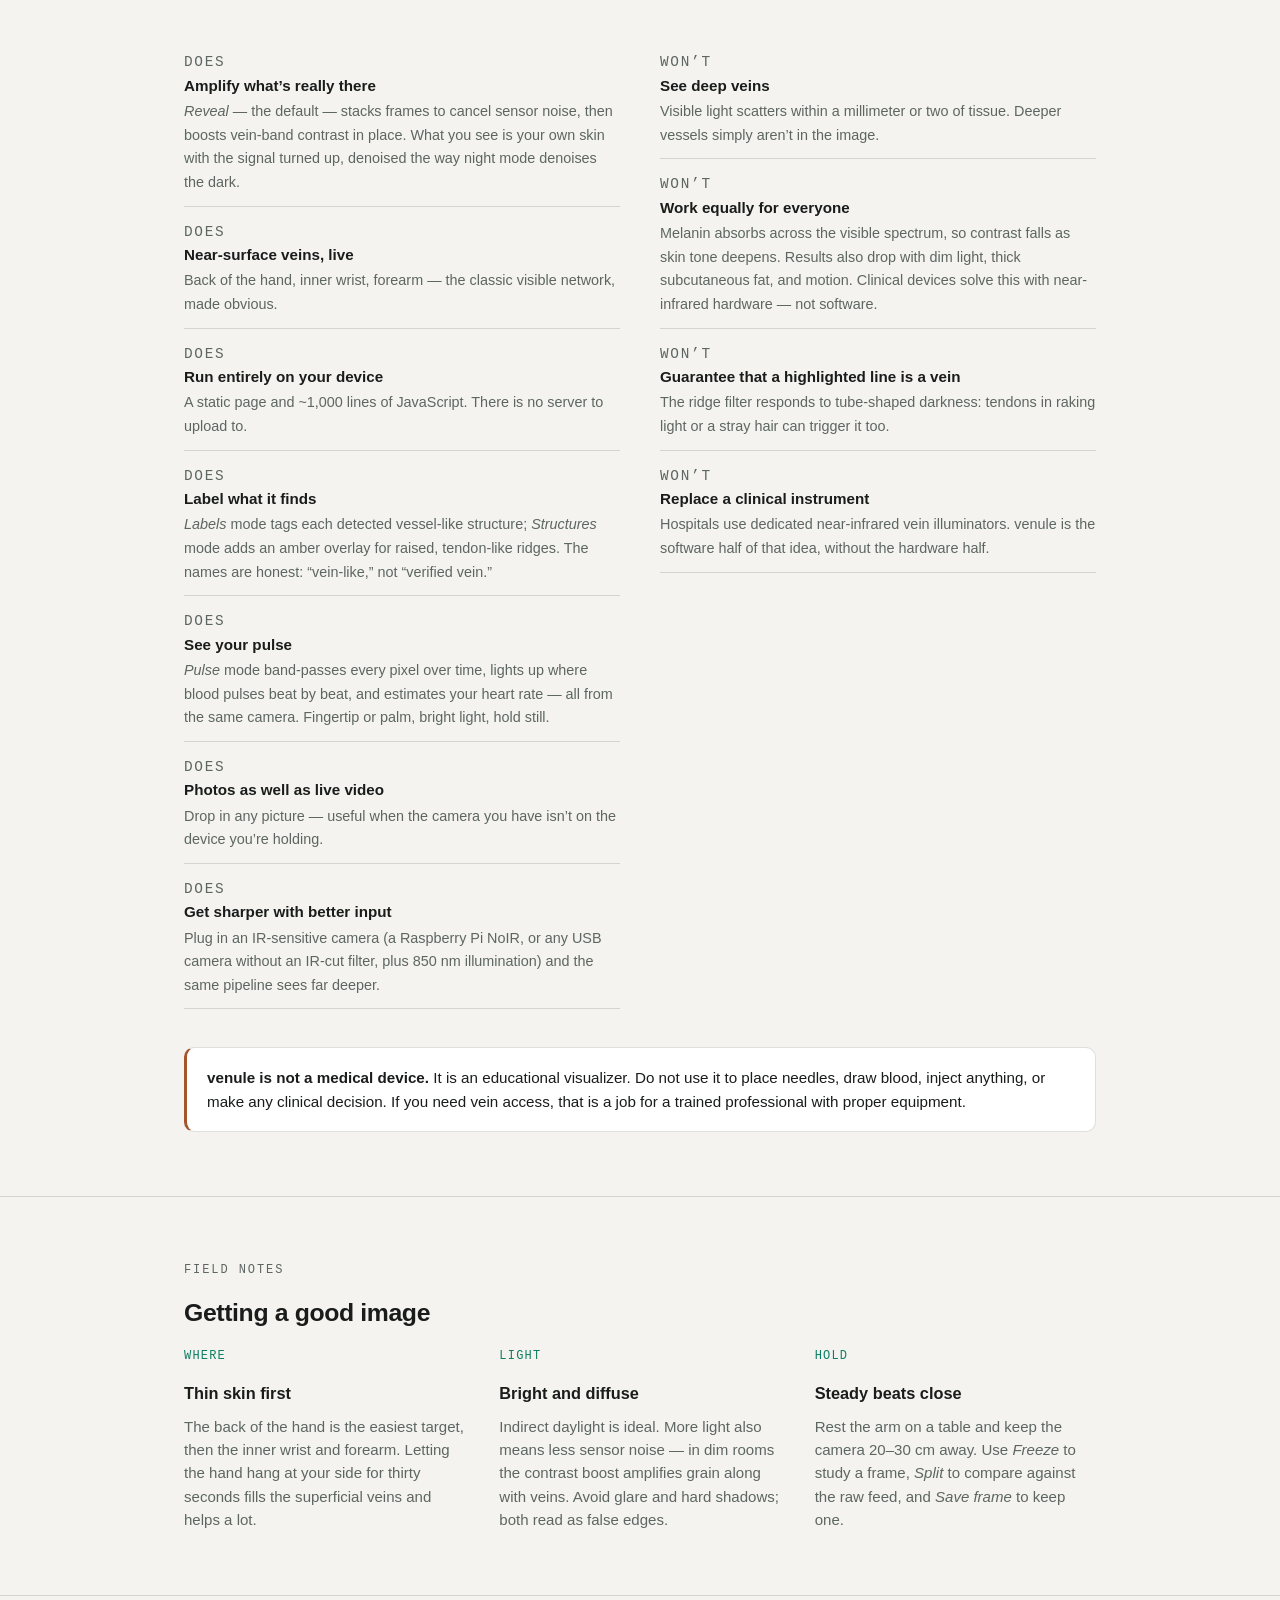
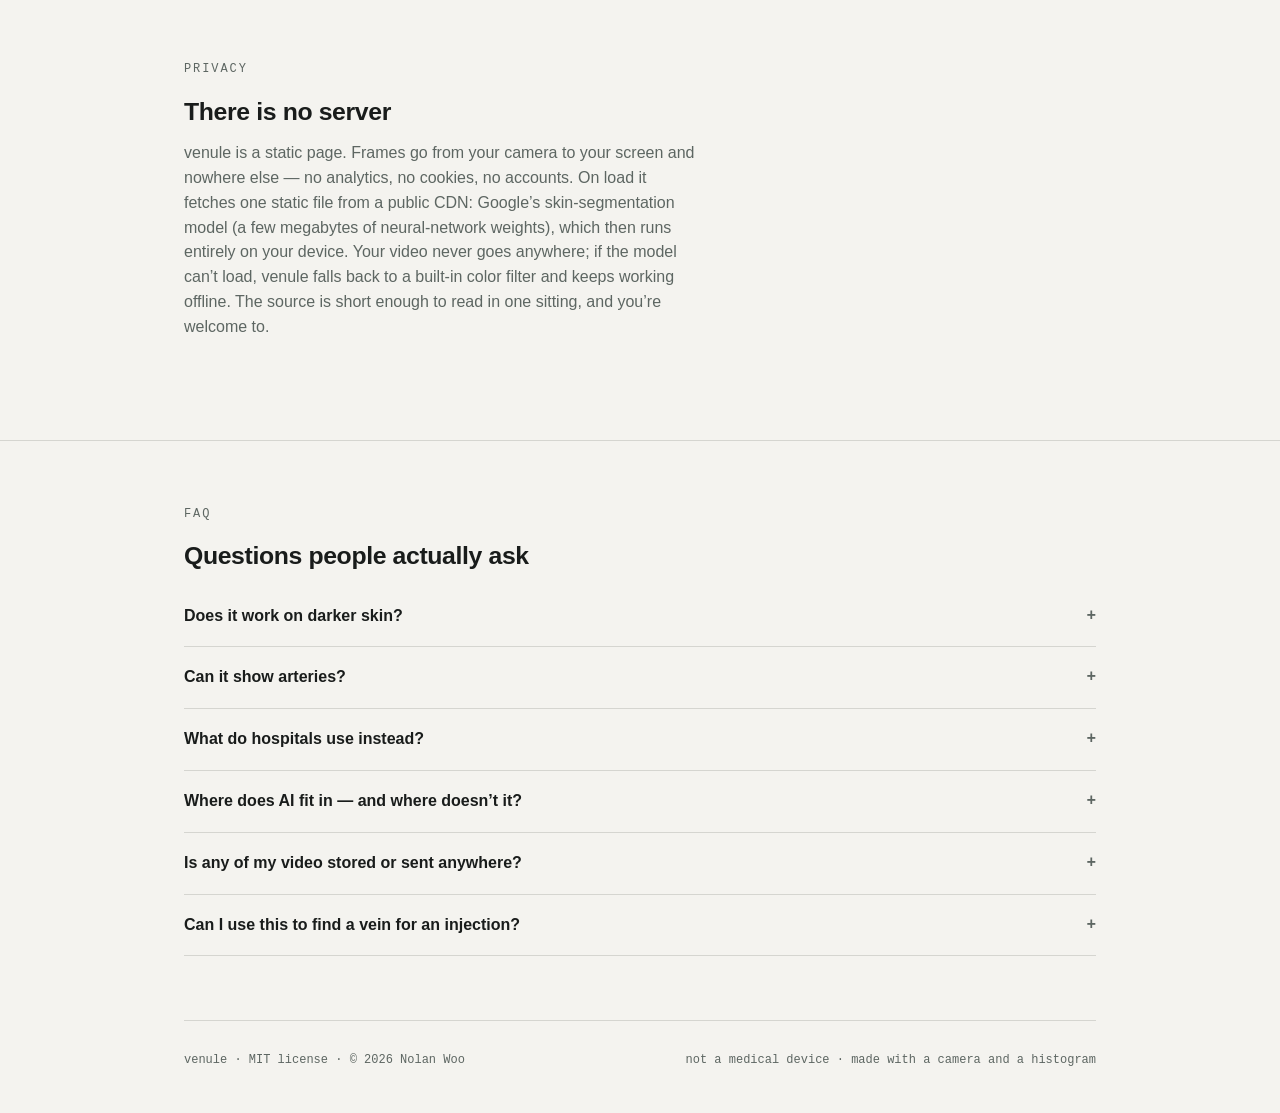
==== commit 727953e9: "Reveal mode: computational-photography rebuild (default view) Different approach per feedback: inste" ====
--- a/index.html
+++ b/index.html
@@ -6,7 +6,7 @@
 <title>venule — see the veins your camera almost sees</title>
 <meta name="description" content="venule turns a plain camera into a vein-contrast instrument. It amplifies the faint hemoglobin signal already in the image — live, in your browser, nothing uploaded.">
 <link rel="icon" href="data:image/svg+xml,%3Csvg xmlns='http://www.w3.org/2000/svg' viewBox='0 0 32 32'%3E%3Crect width='32' height='32' rx='7' fill='%230c0e10'/%3E%3Cpath d='M16 26V15M16 15c0-5-4-6-6-9M16 15c0-4 4-5 6-8' stroke='%2346e0b4' stroke-width='2.4' stroke-linecap='round' fill='none'/%3E%3C/svg%3E">
-<link rel="stylesheet" href="css/venule.css?v=3">
+<link rel="stylesheet" href="css/venule.css?v=4">
 </head>
 <body class="landing">
 
@@ -42,7 +42,7 @@
   <div class="wrap">
     <p class="eyebrow">The method</p>
     <h2>Why this works</h2>
-    <p class="intro">No machine learning, no cloud — three well-studied image-processing steps, run 30 times a second on your own hardware.</p>
+    <p class="intro">No cloud — one small neural net (for knowing what’s skin) plus classical computational photography, all running on your own hardware, 30 times a second.</p>
     <div class="cols3">
       <div>
         <span class="step-n">01</span>
@@ -62,8 +62,8 @@
       </div>
       <div>
         <span class="step-n">02</span>
-        <h3>Local equalization turns it up</h3>
-        <p>CLAHE — contrast-limited adaptive histogram equalization — restretches the tones of each small neighborhood independently, so a 3% dip becomes a visible line without blowing out the rest of the frame.</p>
+        <h3>Stack frames, then turn it up</h3>
+        <p>Hold still and venule averages your video like a phone’s night mode — noise falls with the square root of the frame count. Then <em>Reveal</em>, the default view, amplifies each pixel’s deviation from its neighborhood several-fold, only on skin. Your arm, with its vein pattern turned up — not a cartoon drawn over it.</p>
       </div>
       <div>
         <span class="step-n">03</span>
@@ -81,6 +81,7 @@
     <p class="intro">venule amplifies signal that reaches the sensor. It cannot create signal that physics keeps out of the image. Both halves of that sentence matter.</p>
     <div class="twocol">
       <ul>
+        <li><span class="mark-yes">DOES</span><strong>Amplify what’s really there</strong><span><em>Reveal</em> — the default — stacks frames to cancel sensor noise, then boosts vein-band contrast in place. What you see is your own skin with the signal turned up, denoised the way night mode denoises the dark.</span></li>
         <li><span class="mark-yes">DOES</span><strong>Near-surface veins, live</strong><span>Back of the hand, inner wrist, forearm — the classic visible network, made obvious.</span></li>
         <li><span class="mark-yes">DOES</span><strong>Run entirely on your device</strong><span>A static page and ~1,000 lines of JavaScript. There is no server to upload to.</span></li>
         <li><span class="mark-yes">DOES</span><strong>Label what it finds</strong><span><em>Labels</em> mode tags each detected vessel-like structure; <em>Structures</em> mode adds an amber overlay for raised, tendon-like ridges. The names are honest: “vein-like,” not “verified vein.”</span></li>
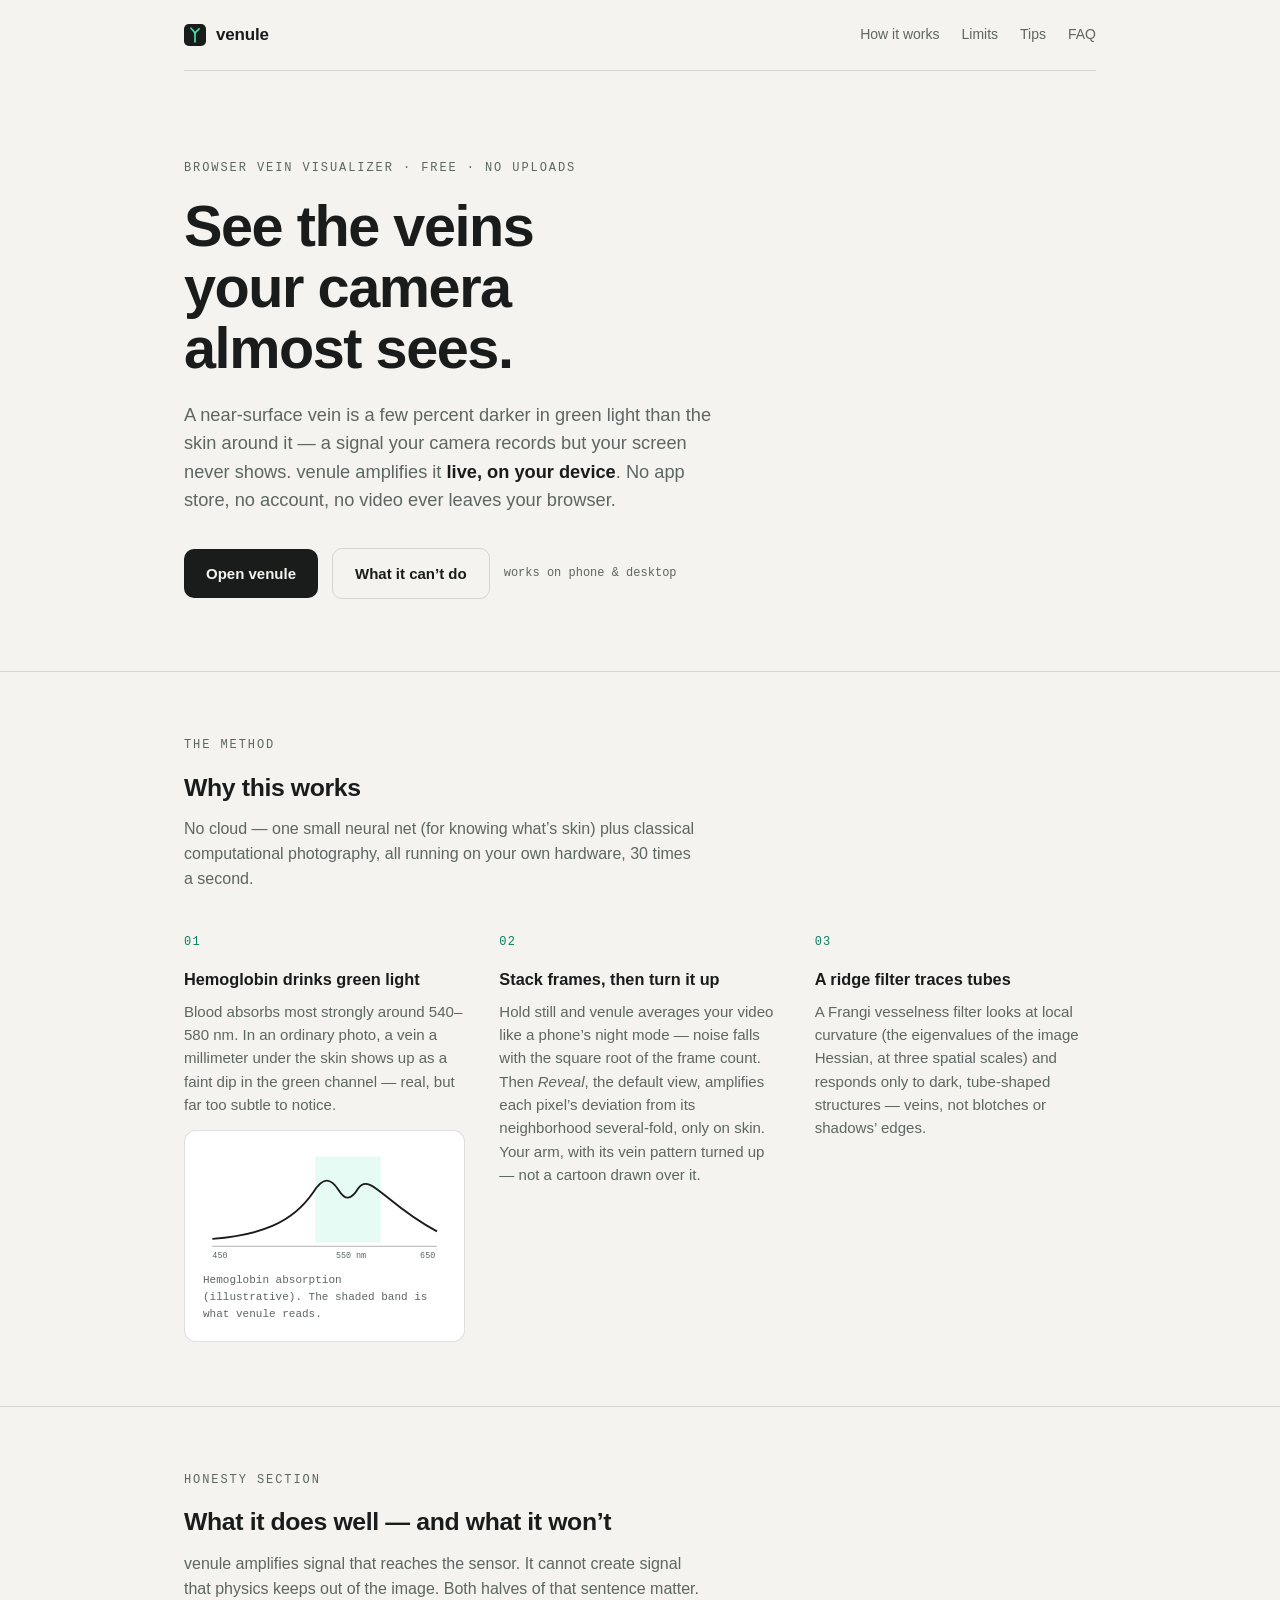
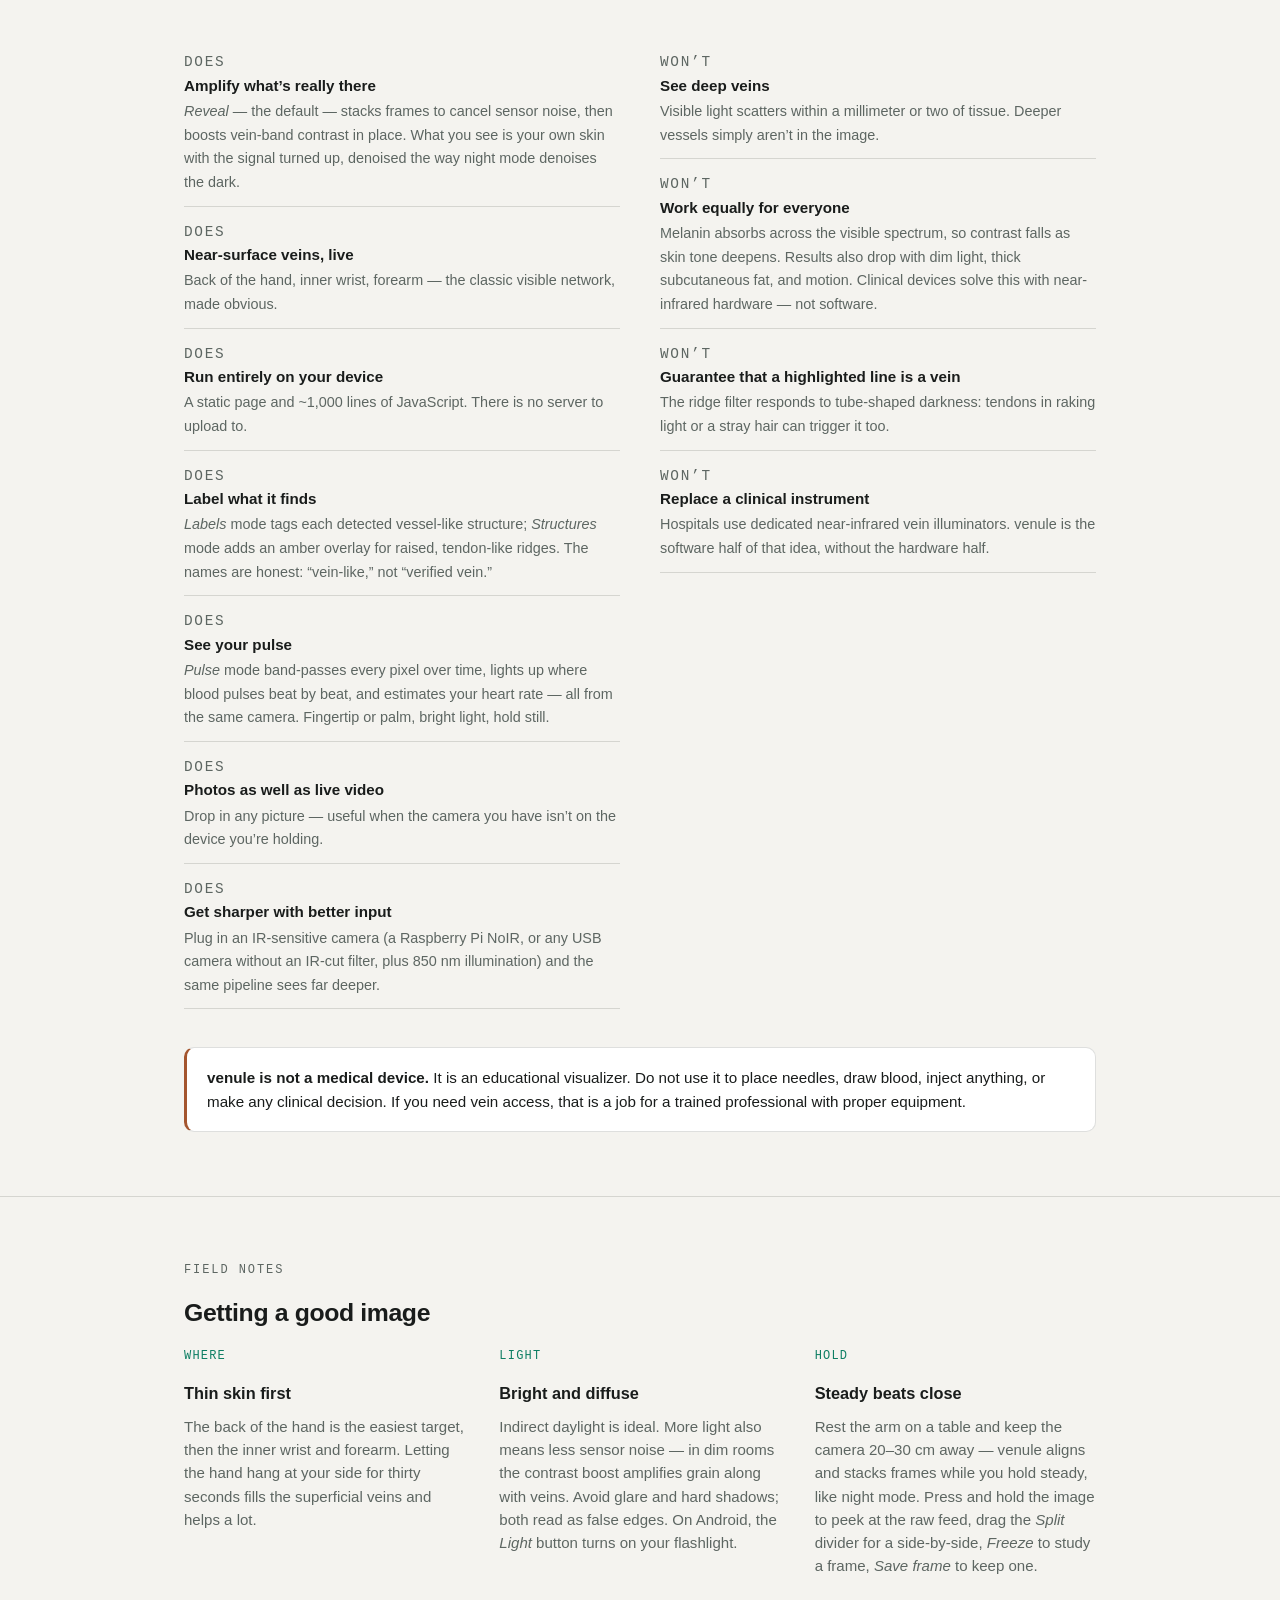
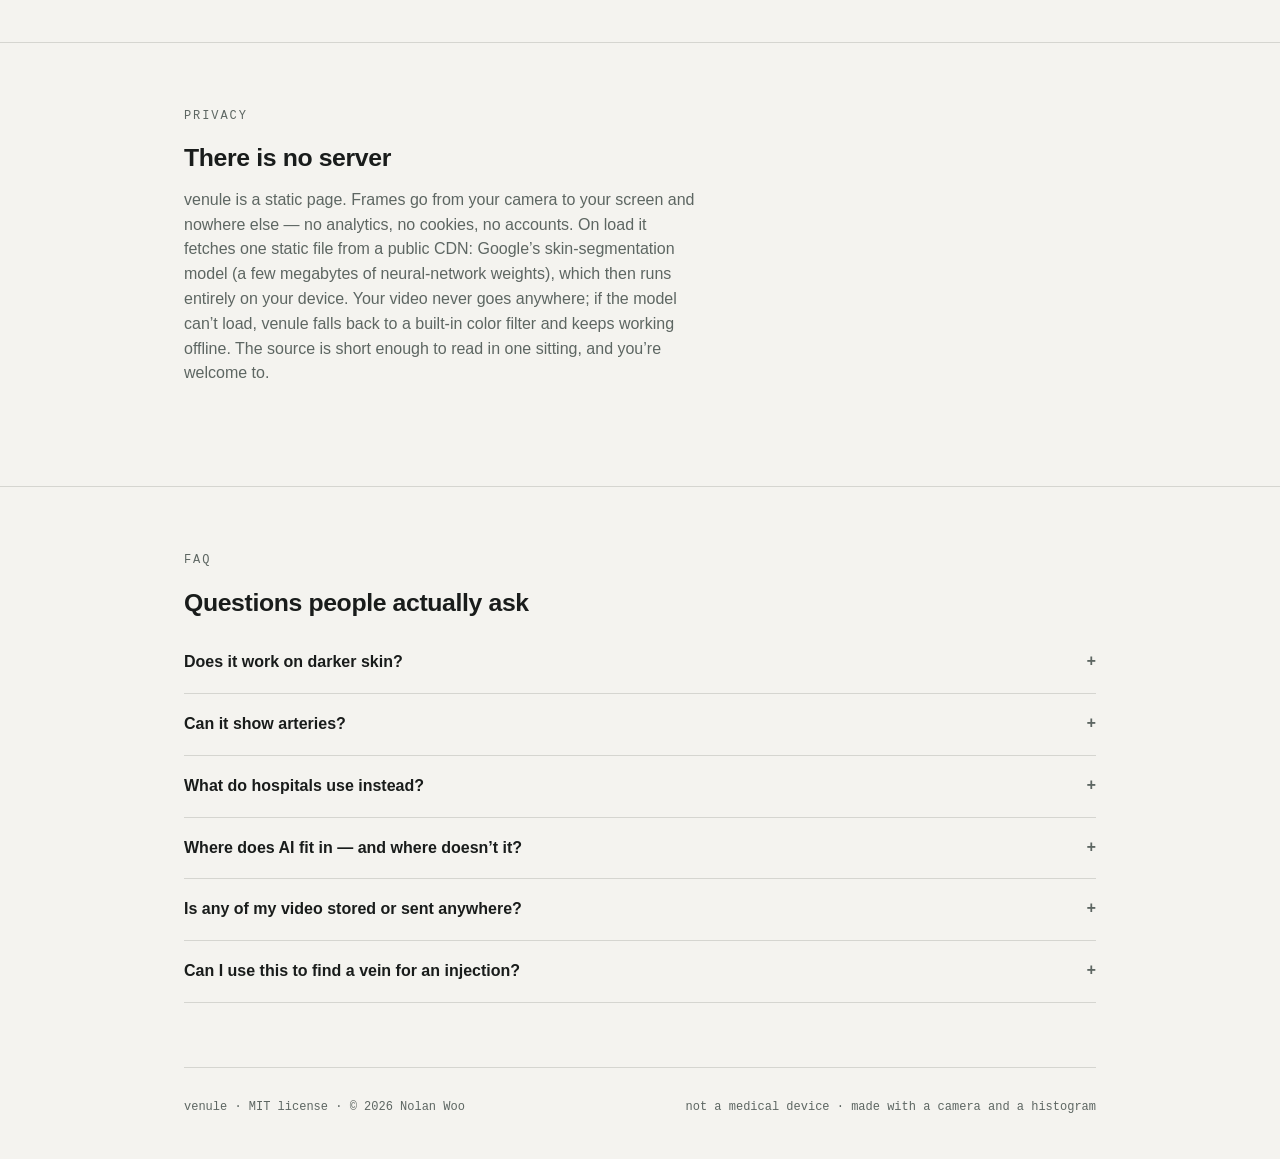
==== commit 66e71414: "v5: motion-compensated stacking, torch, raw-peek, review fixes - Stack alignment: coarse (1/4-res, ±" ====
--- a/index.html
+++ b/index.html
@@ -6,7 +6,7 @@
 <title>venule — see the veins your camera almost sees</title>
 <meta name="description" content="venule turns a plain camera into a vein-contrast instrument. It amplifies the faint hemoglobin signal already in the image — live, in your browser, nothing uploaded.">
 <link rel="icon" href="data:image/svg+xml,%3Csvg xmlns='http://www.w3.org/2000/svg' viewBox='0 0 32 32'%3E%3Crect width='32' height='32' rx='7' fill='%230c0e10'/%3E%3Cpath d='M16 26V15M16 15c0-5-4-6-6-9M16 15c0-4 4-5 6-8' stroke='%2346e0b4' stroke-width='2.4' stroke-linecap='round' fill='none'/%3E%3C/svg%3E">
-<link rel="stylesheet" href="css/venule.css?v=4">
+<link rel="stylesheet" href="css/venule.css?v=5">
 </head>
 <body class="landing">
 
@@ -115,12 +115,12 @@
       <div>
         <span class="step-n">LIGHT</span>
         <h3>Bright and diffuse</h3>
-        <p>Indirect daylight is ideal. More light also means less sensor noise — in dim rooms the contrast boost amplifies grain along with veins. Avoid glare and hard shadows; both read as false edges.</p>
+        <p>Indirect daylight is ideal. More light also means less sensor noise — in dim rooms the contrast boost amplifies grain along with veins. Avoid glare and hard shadows; both read as false edges. On Android, the <em>Light</em> button turns on your flashlight.</p>
       </div>
       <div>
         <span class="step-n">HOLD</span>
         <h3>Steady beats close</h3>
-        <p>Rest the arm on a table and keep the camera 20–30&nbsp;cm away. Use <em>Freeze</em> to study a frame, <em>Split</em> to compare against the raw feed, and <em>Save frame</em> to keep one.</p>
+        <p>Rest the arm on a table and keep the camera 20–30&nbsp;cm away — venule aligns and stacks frames while you hold steady, like night mode. Press and hold the image to peek at the raw feed, drag the <em>Split</em> divider for a side-by-side, <em>Freeze</em> to study a frame, <em>Save frame</em> to keep one.</p>
       </div>
     </div>
   </div>
--- a/css/venule.css
+++ b/css/venule.css
@@ -235,6 +235,17 @@
 }
 .action-row button:hover { border-color: var(--mut-d); }
 
+#hint {
+  position: fixed; left: 50%; bottom: calc(200px + env(safe-area-inset-bottom));
+  transform: translateX(-50%); z-index: 18; white-space: nowrap;
+  font-family: var(--mono); font-size: 12px; color: var(--fg);
+  background: rgba(12, 14, 16, 0.72); border: 1px solid var(--line-d);
+  border-radius: 999px; padding: 7px 16px;
+  opacity: 1; transition: opacity 0.9s ease;
+  pointer-events: none;
+}
+#hint.fade { opacity: 0; }
+
 #errtoast {
   position: fixed; left: 50%; bottom: calc(140px + env(safe-area-inset-bottom));
   transform: translateX(-50%); z-index: 20; max-width: 90vw;
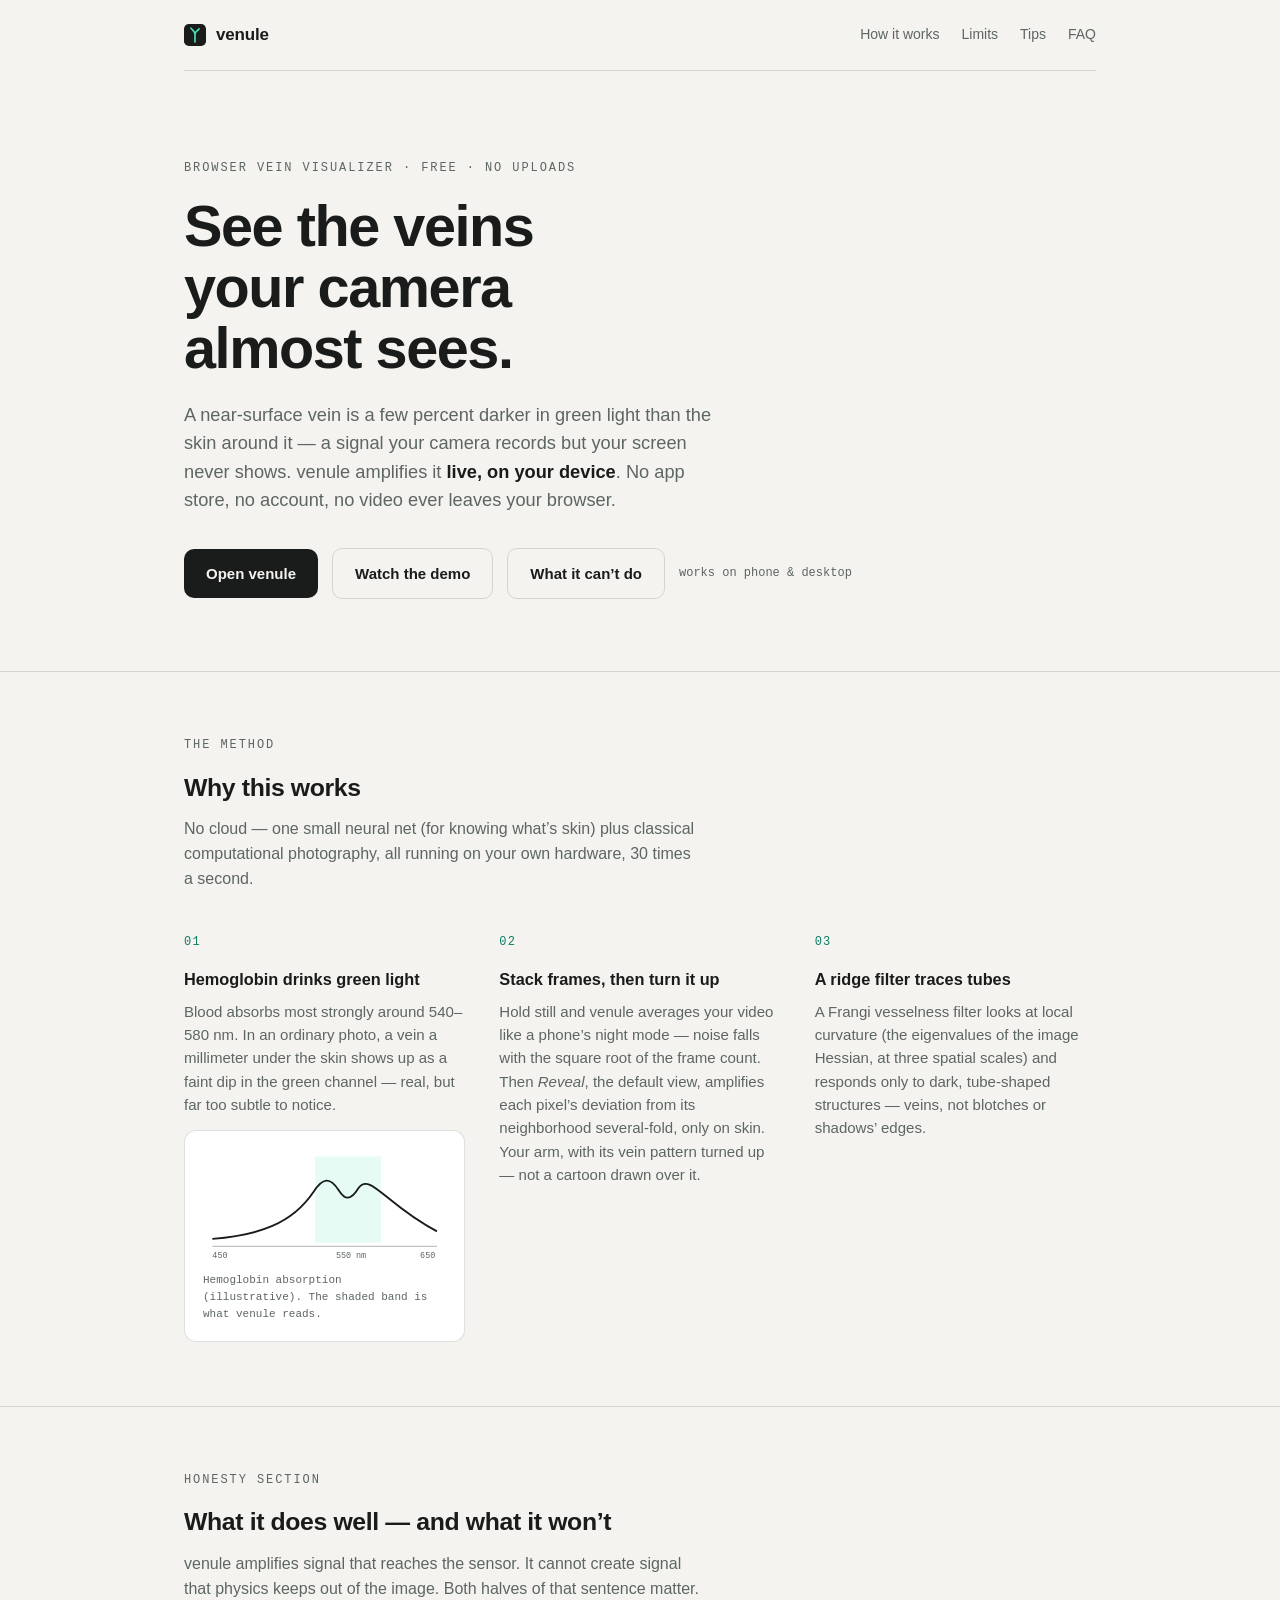
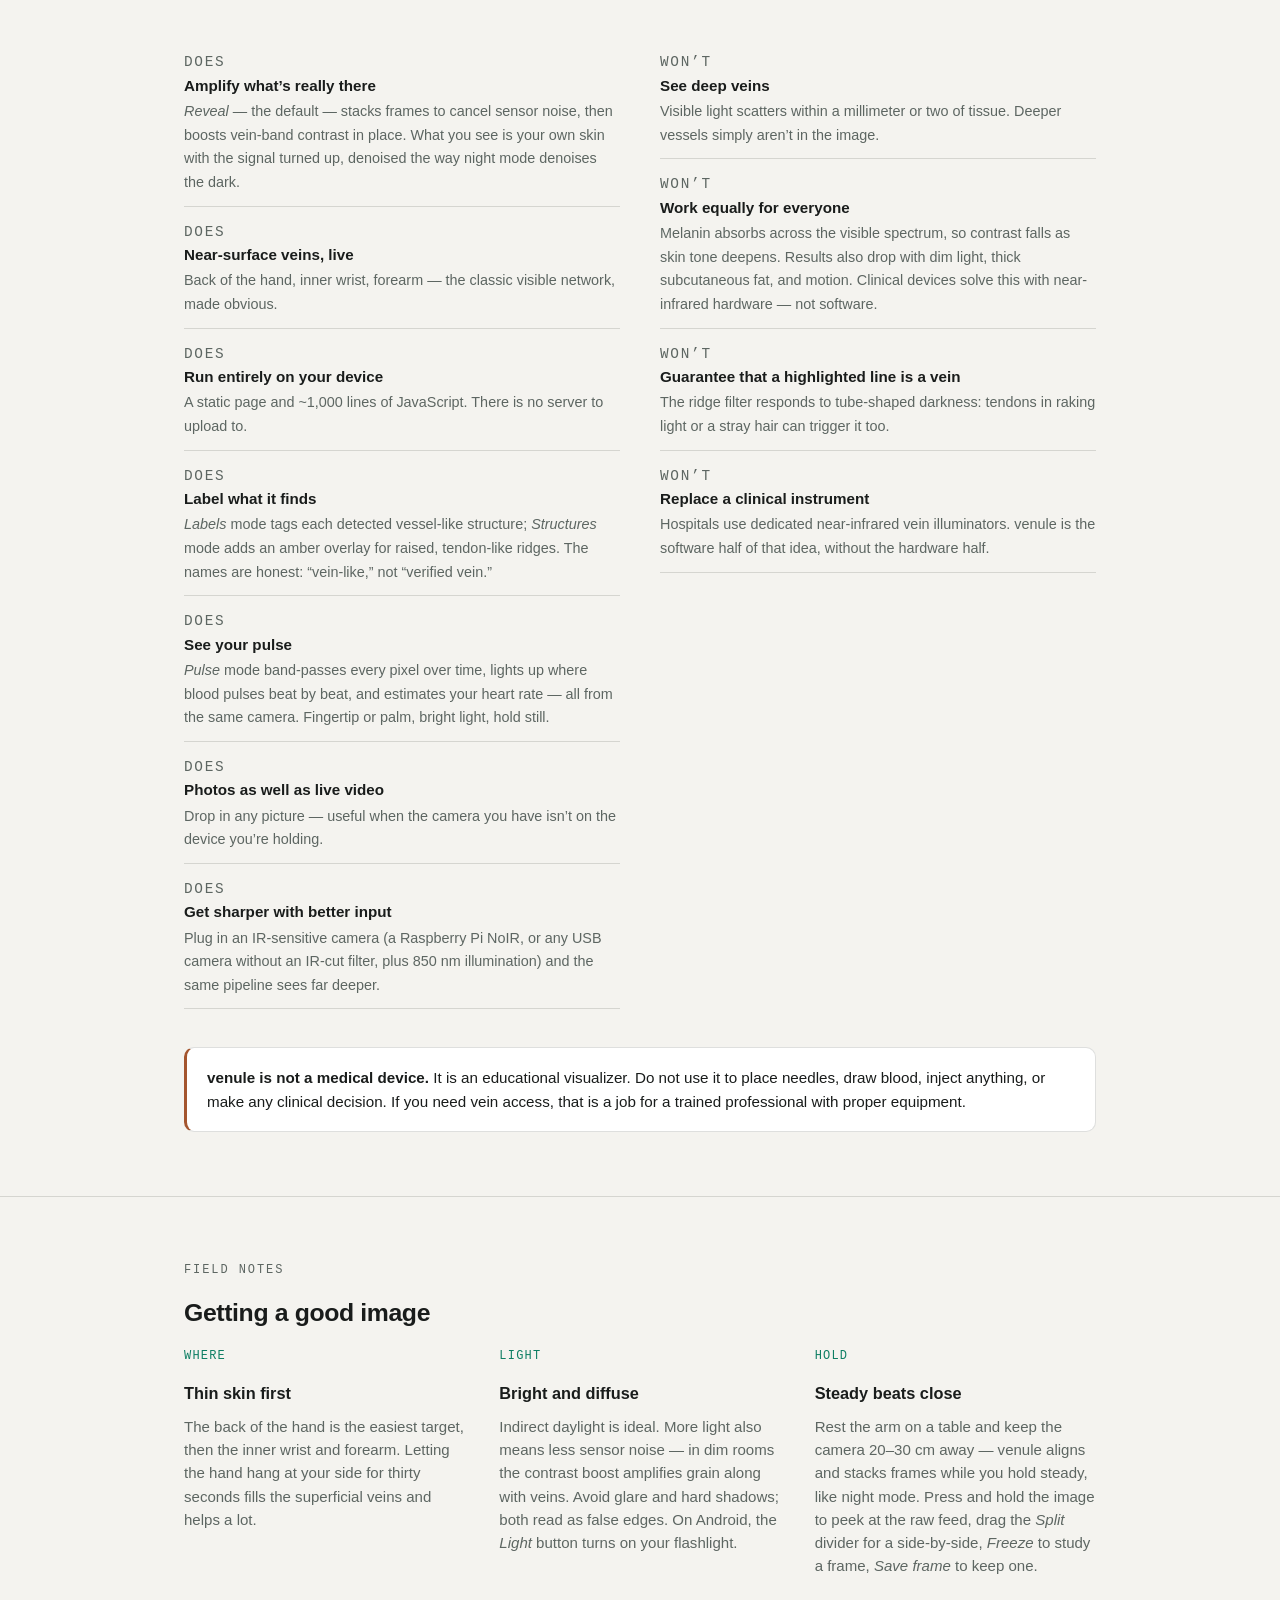
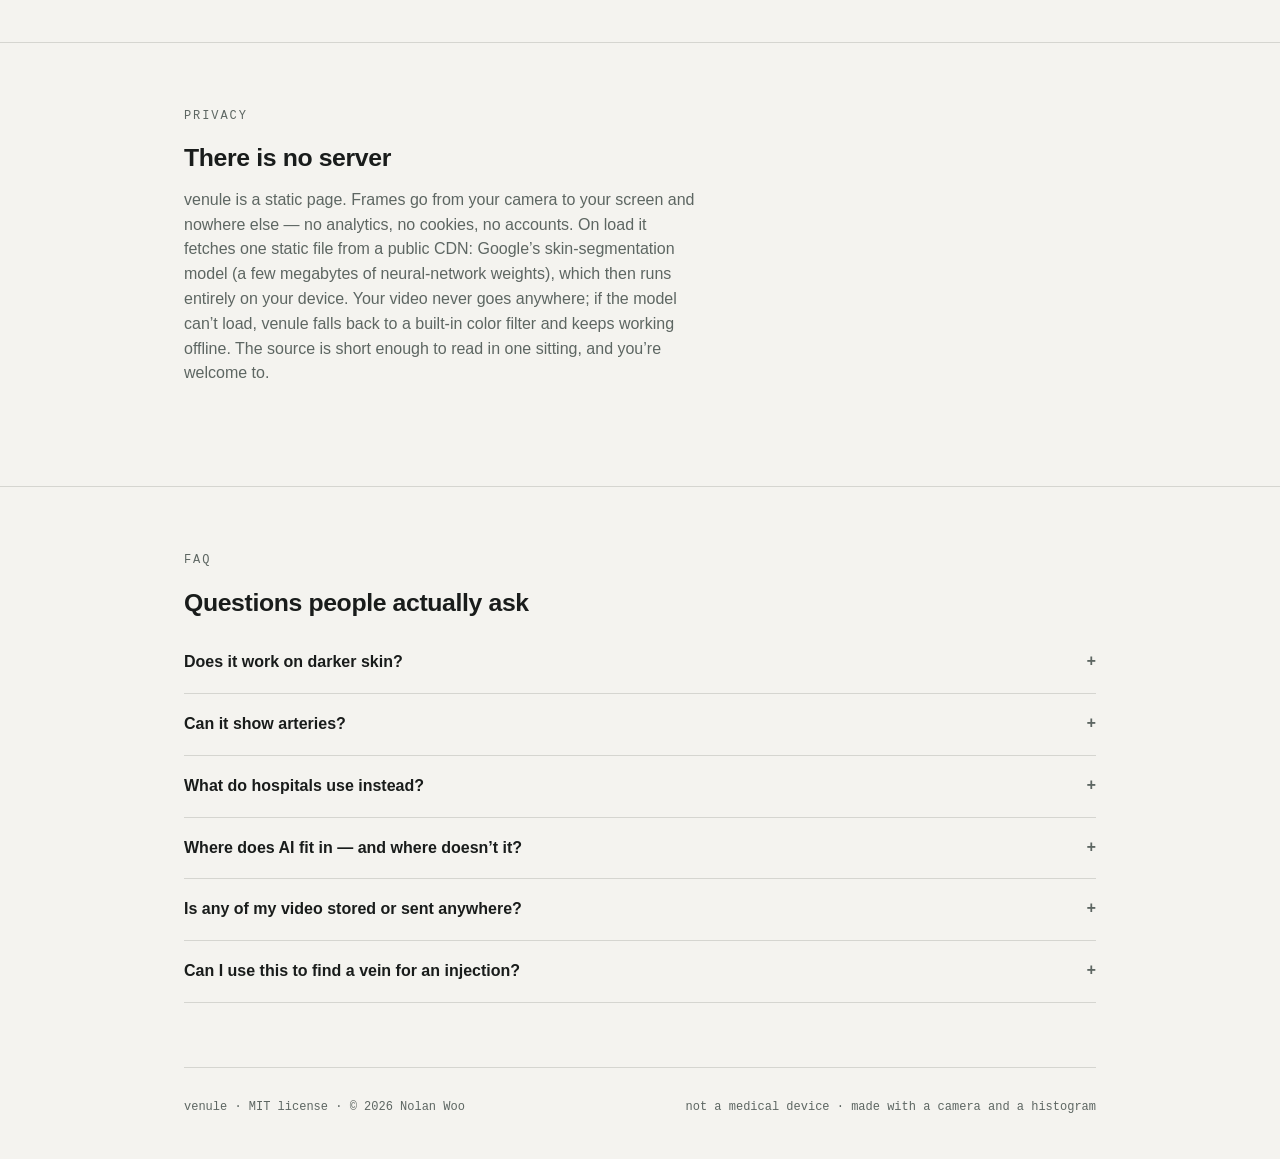
==== commit 335c6d53: "v6: demo feed, worker inference, live-path fixes - Built-in demo: synthetic animated arm (shake, AE " ====
--- a/index.html
+++ b/index.html
@@ -6,7 +6,7 @@
 <title>venule — see the veins your camera almost sees</title>
 <meta name="description" content="venule turns a plain camera into a vein-contrast instrument. It amplifies the faint hemoglobin signal already in the image — live, in your browser, nothing uploaded.">
 <link rel="icon" href="data:image/svg+xml,%3Csvg xmlns='http://www.w3.org/2000/svg' viewBox='0 0 32 32'%3E%3Crect width='32' height='32' rx='7' fill='%230c0e10'/%3E%3Cpath d='M16 26V15M16 15c0-5-4-6-6-9M16 15c0-4 4-5 6-8' stroke='%2346e0b4' stroke-width='2.4' stroke-linecap='round' fill='none'/%3E%3C/svg%3E">
-<link rel="stylesheet" href="css/venule.css?v=5">
+<link rel="stylesheet" href="css/venule.css?v=6">
 </head>
 <body class="landing">
 
@@ -32,6 +32,7 @@
     <p class="lede">A near-surface vein is a few percent darker in green light than the skin around it — a signal your camera records but your screen never shows. venule amplifies it <strong>live, on your device</strong>. No app store, no account, no video ever leaves your browser.</p>
     <div class="cta-row">
       <a class="btn primary" href="app.html">Open venule</a>
+      <a class="btn ghost" href="app.html?demo=1">Watch the demo</a>
       <a class="btn ghost" href="#limits">What it can’t do</a>
       <span class="cta-note">works on phone &amp; desktop</span>
     </div>
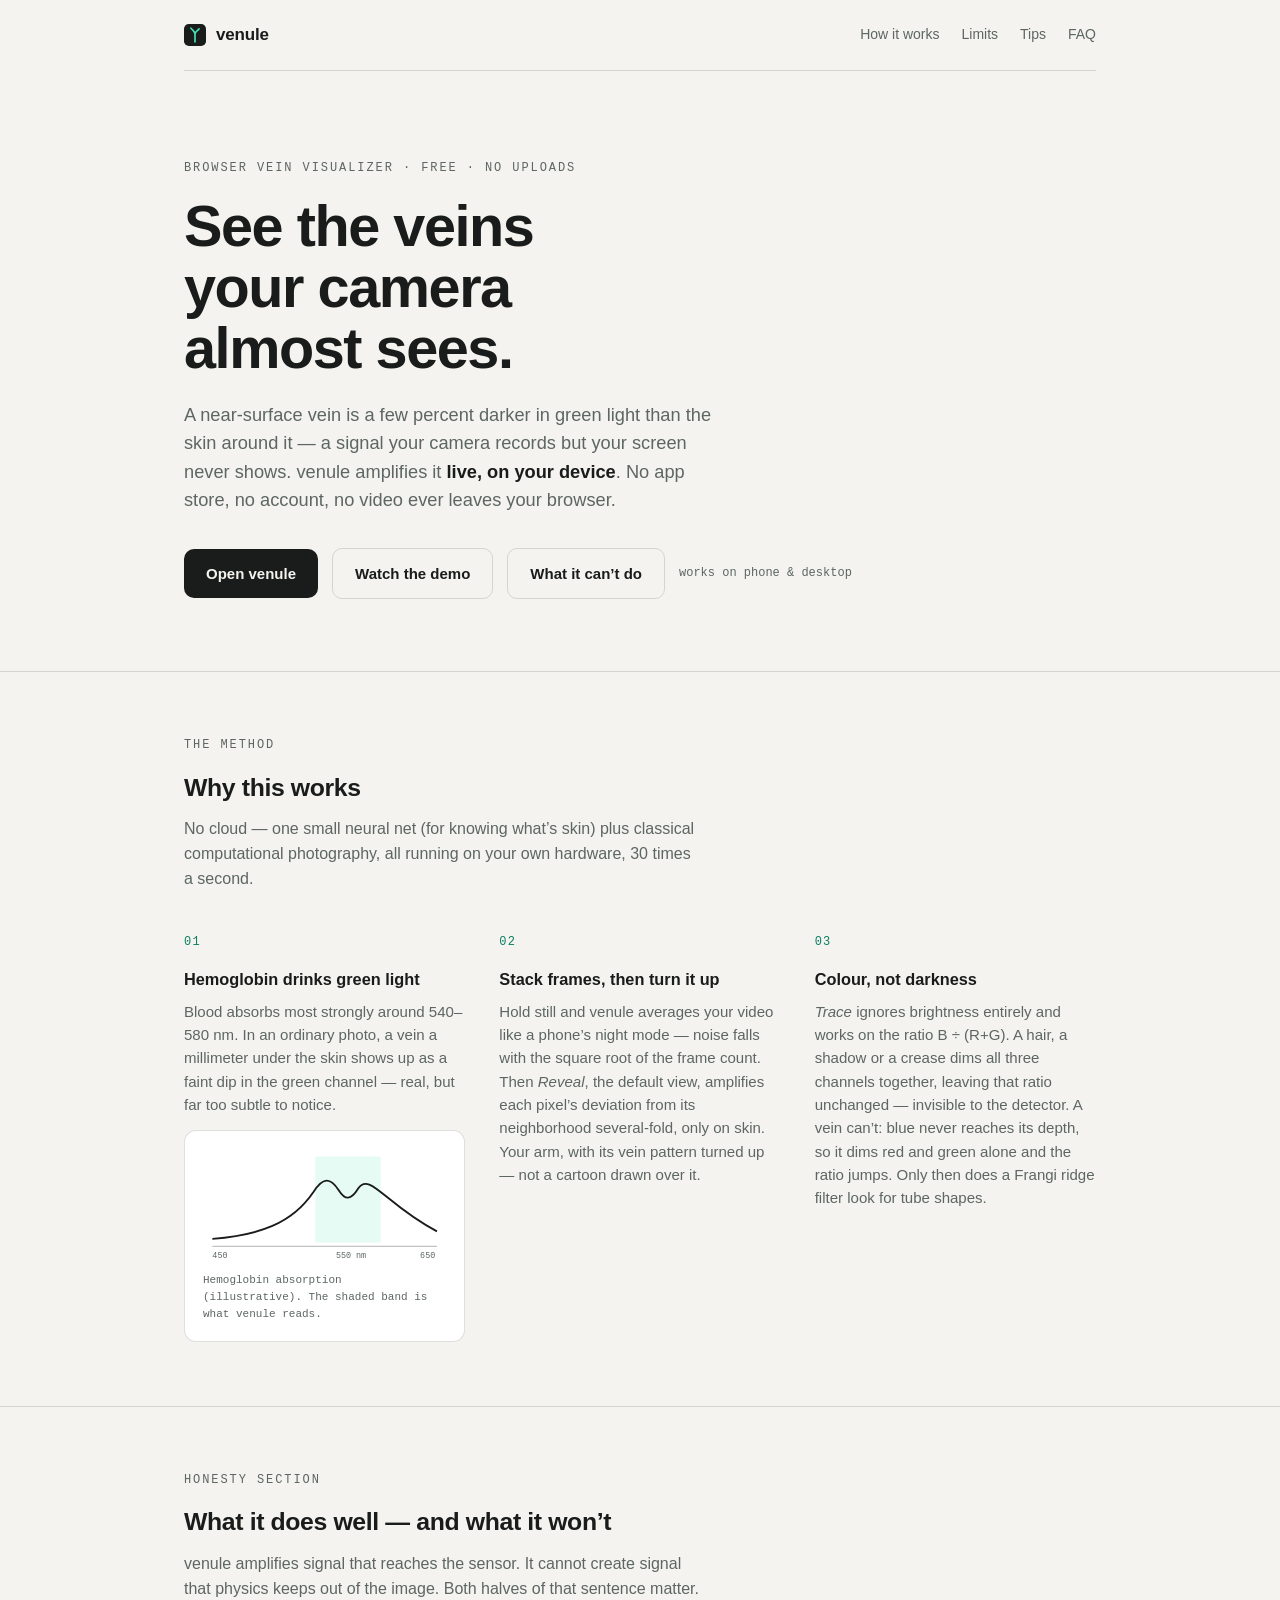
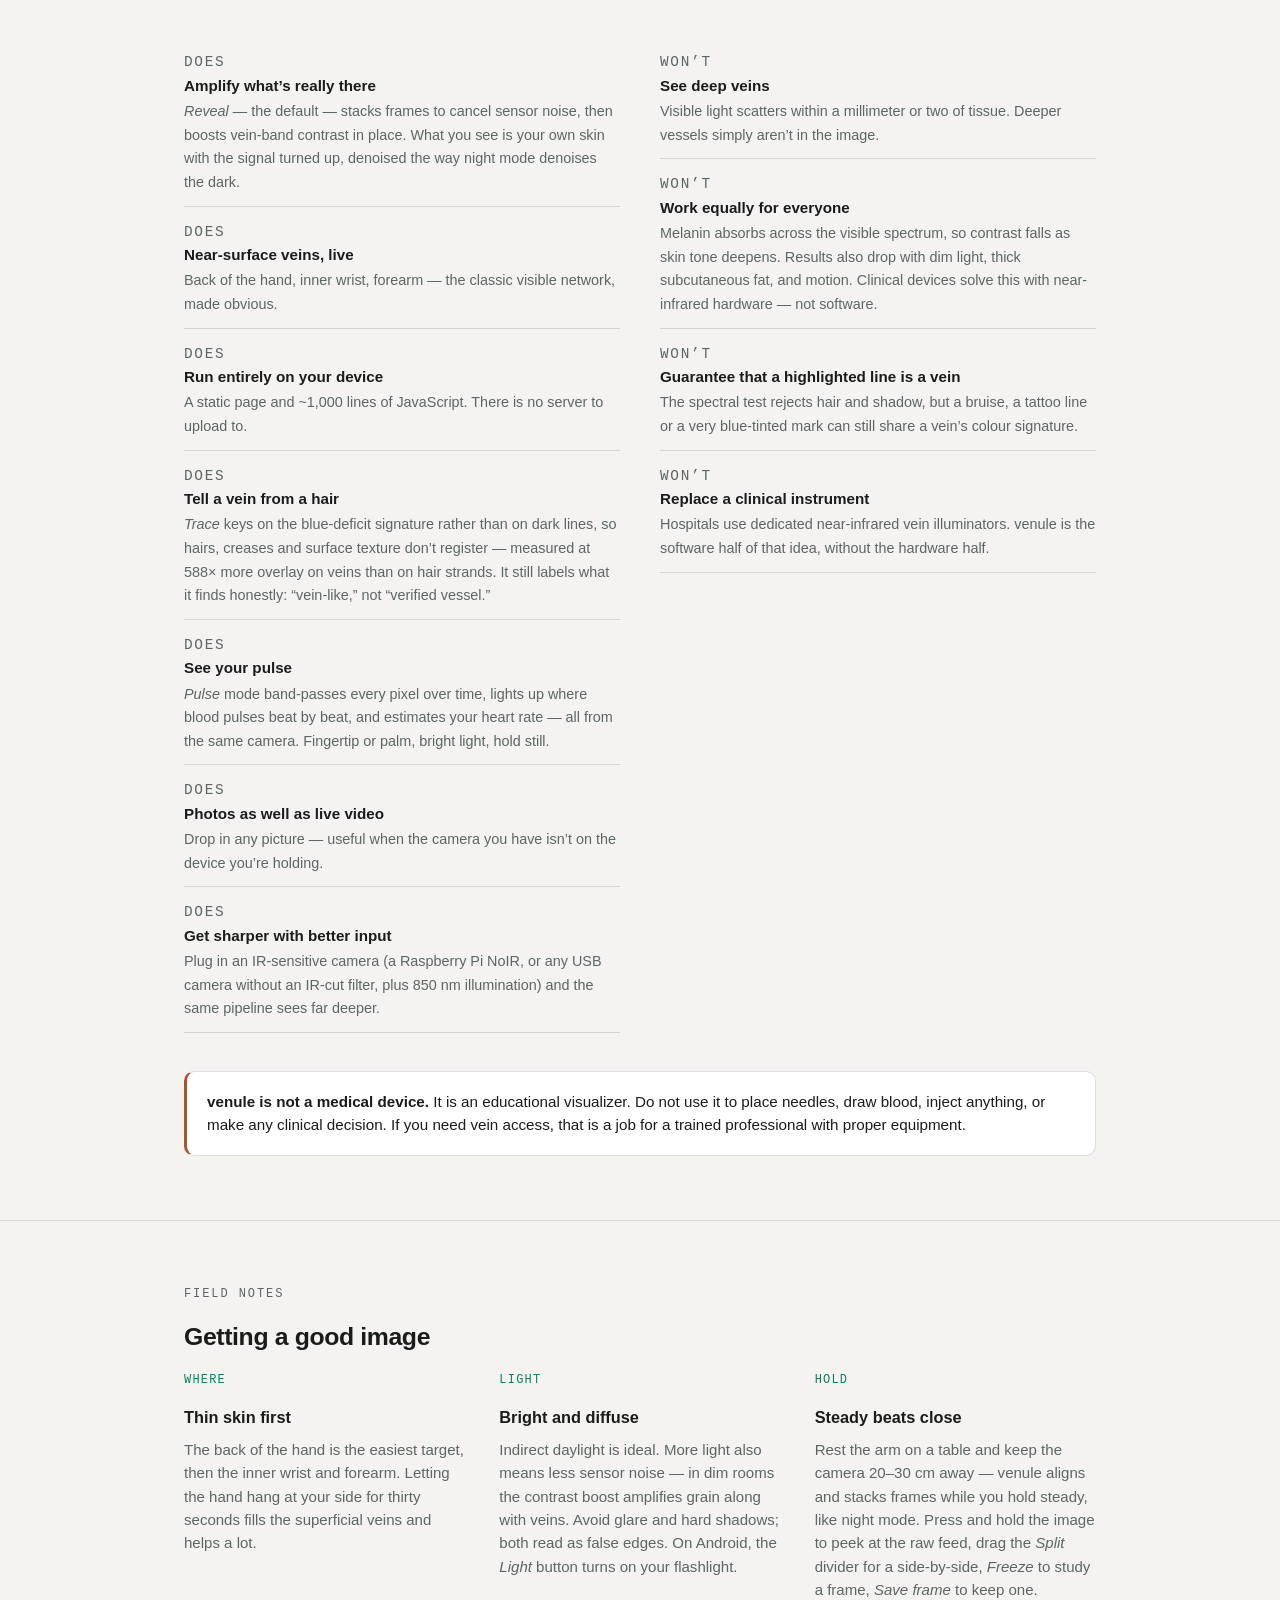
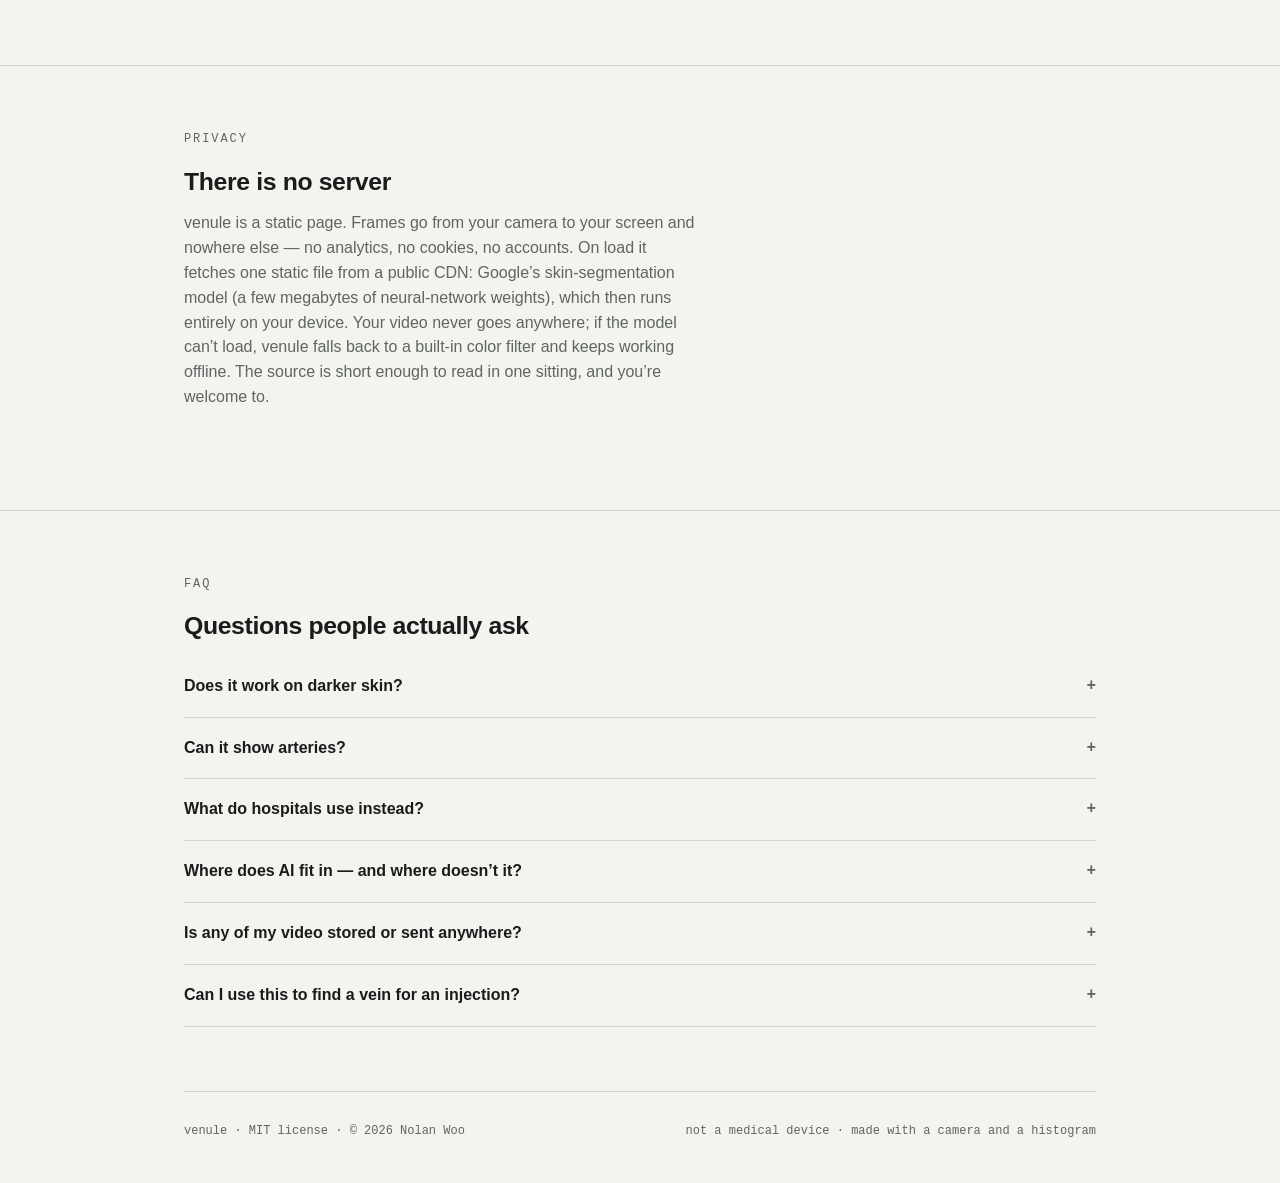
==== commit 2bb3289b: "v7: spectral vein detector (rejects hair), UI consolidated to 4 tabs Fixes the reported false positi" ====
--- a/index.html
+++ b/index.html
@@ -6,7 +6,7 @@
 <title>venule — see the veins your camera almost sees</title>
 <meta name="description" content="venule turns a plain camera into a vein-contrast instrument. It amplifies the faint hemoglobin signal already in the image — live, in your browser, nothing uploaded.">
 <link rel="icon" href="data:image/svg+xml,%3Csvg xmlns='http://www.w3.org/2000/svg' viewBox='0 0 32 32'%3E%3Crect width='32' height='32' rx='7' fill='%230c0e10'/%3E%3Cpath d='M16 26V15M16 15c0-5-4-6-6-9M16 15c0-4 4-5 6-8' stroke='%2346e0b4' stroke-width='2.4' stroke-linecap='round' fill='none'/%3E%3C/svg%3E">
-<link rel="stylesheet" href="css/venule.css?v=6">
+<link rel="stylesheet" href="css/venule.css?v=7">
 </head>
 <body class="landing">
 
@@ -68,8 +68,8 @@
       </div>
       <div>
         <span class="step-n">03</span>
-        <h3>A ridge filter traces tubes</h3>
-        <p>A Frangi vesselness filter looks at local curvature (the eigenvalues of the image Hessian, at three spatial scales) and responds only to dark, tube-shaped structures — veins, not blotches or shadows’ edges.</p>
+        <h3>Colour, not darkness</h3>
+        <p><em>Trace</em> ignores brightness entirely and works on the ratio B ÷ (R+G). A hair, a shadow or a crease dims all three channels together, leaving that ratio unchanged — invisible to the detector. A vein can’t: blue never reaches its depth, so it dims red and green alone and the ratio jumps. Only then does a Frangi ridge filter look for tube shapes.</p>
       </div>
     </div>
   </div>
@@ -85,7 +85,7 @@
         <li><span class="mark-yes">DOES</span><strong>Amplify what’s really there</strong><span><em>Reveal</em> — the default — stacks frames to cancel sensor noise, then boosts vein-band contrast in place. What you see is your own skin with the signal turned up, denoised the way night mode denoises the dark.</span></li>
         <li><span class="mark-yes">DOES</span><strong>Near-surface veins, live</strong><span>Back of the hand, inner wrist, forearm — the classic visible network, made obvious.</span></li>
         <li><span class="mark-yes">DOES</span><strong>Run entirely on your device</strong><span>A static page and ~1,000 lines of JavaScript. There is no server to upload to.</span></li>
-        <li><span class="mark-yes">DOES</span><strong>Label what it finds</strong><span><em>Labels</em> mode tags each detected vessel-like structure; <em>Structures</em> mode adds an amber overlay for raised, tendon-like ridges. The names are honest: “vein-like,” not “verified vein.”</span></li>
+        <li><span class="mark-yes">DOES</span><strong>Tell a vein from a hair</strong><span><em>Trace</em> keys on the blue-deficit signature rather than on dark lines, so hairs, creases and surface texture don’t register — measured at 588× more overlay on veins than on hair strands. It still labels what it finds honestly: “vein-like,” not “verified vessel.”</span></li>
         <li><span class="mark-yes">DOES</span><strong>See your pulse</strong><span><em>Pulse</em> mode band-passes every pixel over time, lights up where blood pulses beat by beat, and estimates your heart rate — all from the same camera. Fingertip or palm, bright light, hold still.</span></li>
         <li><span class="mark-yes">DOES</span><strong>Photos as well as live video</strong><span>Drop in any picture — useful when the camera you have isn’t on the device you’re holding.</span></li>
         <li><span class="mark-yes">DOES</span><strong>Get sharper with better input</strong><span>Plug in an IR-sensitive camera (a Raspberry Pi NoIR, or any USB camera without an IR-cut filter, plus 850&nbsp;nm illumination) and the same pipeline sees far deeper.</span></li>
@@ -93,7 +93,7 @@
       <ul>
         <li><span class="mark-no">WON’T</span><strong>See deep veins</strong><span>Visible light scatters within a millimeter or two of tissue. Deeper vessels simply aren’t in the image.</span></li>
         <li><span class="mark-no">WON’T</span><strong>Work equally for everyone</strong><span>Melanin absorbs across the visible spectrum, so contrast falls as skin tone deepens. Results also drop with dim light, thick subcutaneous fat, and motion. Clinical devices solve this with near-infrared hardware — not software.</span></li>
-        <li><span class="mark-no">WON’T</span><strong>Guarantee that a highlighted line is a vein</strong><span>The ridge filter responds to tube-shaped darkness: tendons in raking light or a stray hair can trigger it too.</span></li>
+        <li><span class="mark-no">WON’T</span><strong>Guarantee that a highlighted line is a vein</strong><span>The spectral test rejects hair and shadow, but a bruise, a tattoo line or a very blue-tinted mark can still share a vein’s colour signature.</span></li>
         <li><span class="mark-no">WON’T</span><strong>Replace a clinical instrument</strong><span>Hospitals use dedicated near-infrared vein illuminators. venule is the software half of that idea, without the hardware half.</span></li>
       </ul>
     </div>
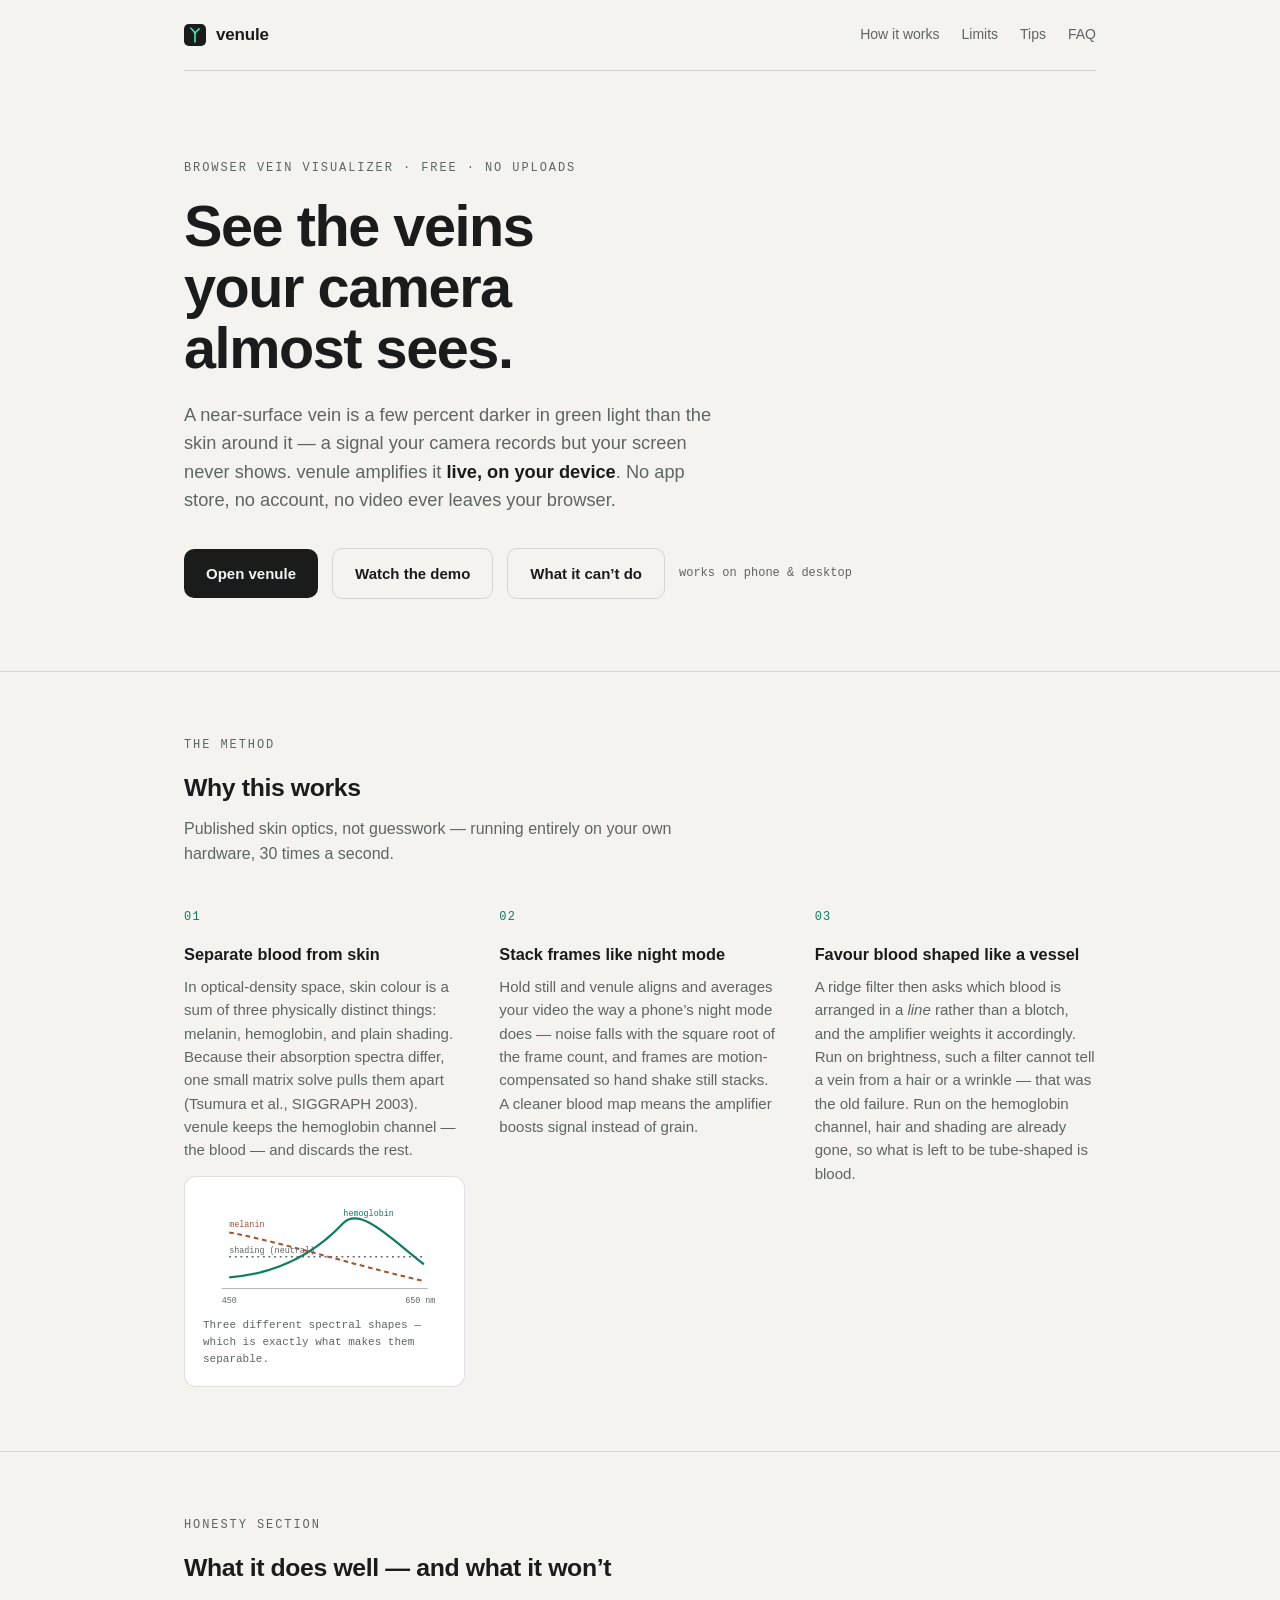
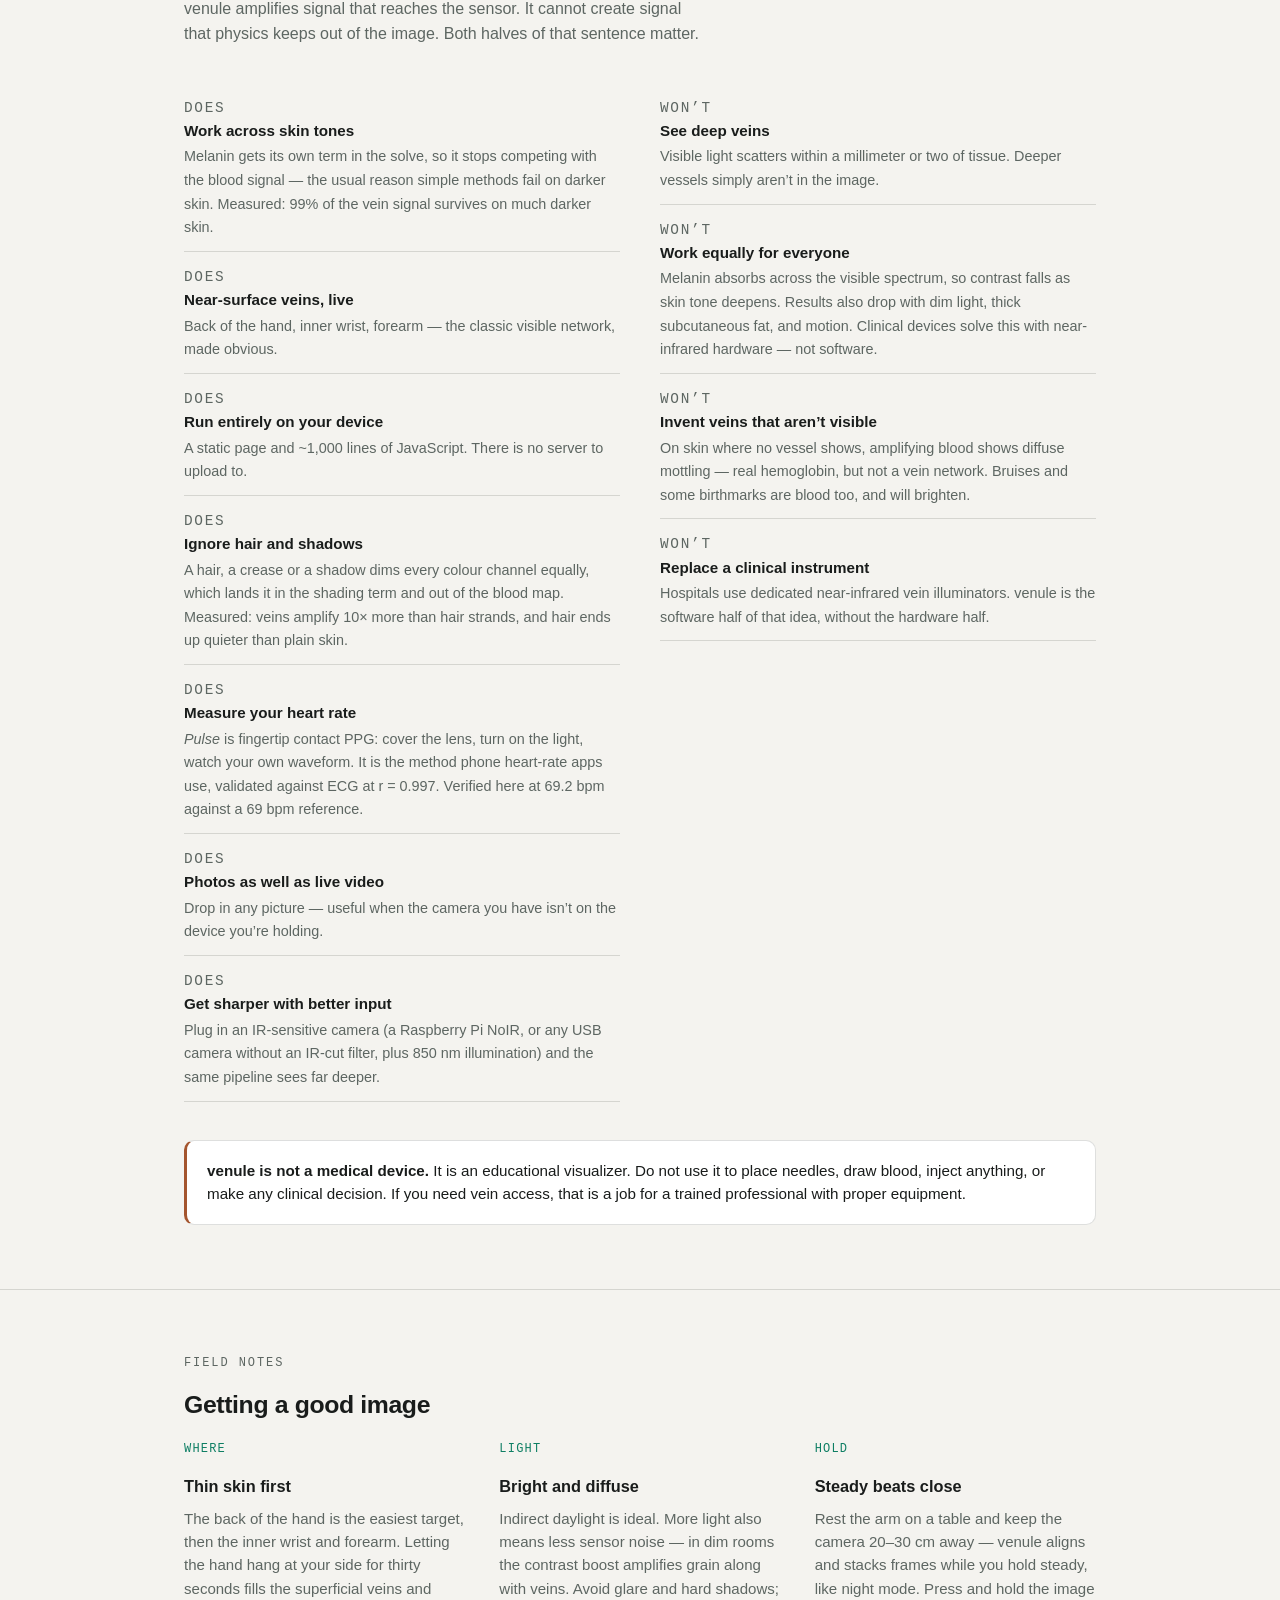
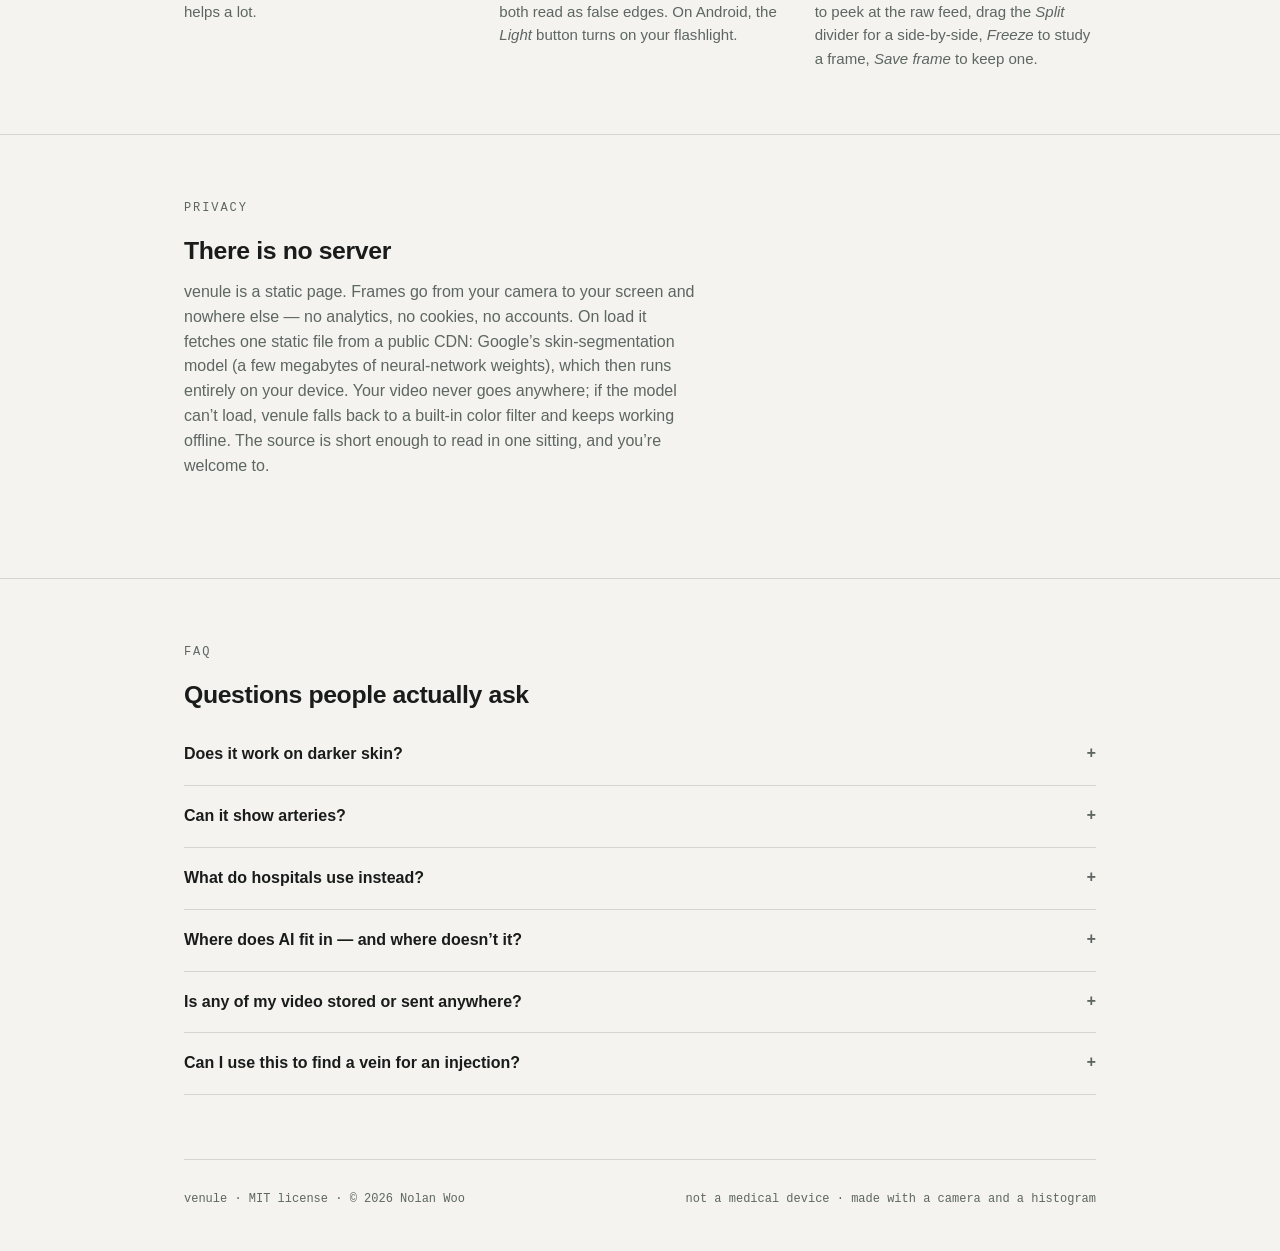
==== commit 2ea65d16: "v9: rebuild on published skin optics; remove Trace, rebuild Pulse as contact PPG Research-grounded r" ====
--- a/index.html
+++ b/index.html
@@ -6,7 +6,7 @@
 <title>venule — see the veins your camera almost sees</title>
 <meta name="description" content="venule turns a plain camera into a vein-contrast instrument. It amplifies the faint hemoglobin signal already in the image — live, in your browser, nothing uploaded.">
 <link rel="icon" href="data:image/svg+xml,%3Csvg xmlns='http://www.w3.org/2000/svg' viewBox='0 0 32 32'%3E%3Crect width='32' height='32' rx='7' fill='%230c0e10'/%3E%3Cpath d='M16 26V15M16 15c0-5-4-6-6-9M16 15c0-4 4-5 6-8' stroke='%2346e0b4' stroke-width='2.4' stroke-linecap='round' fill='none'/%3E%3C/svg%3E">
-<link rel="stylesheet" href="css/venule.css?v=7">
+<link rel="stylesheet" href="css/venule.css?v=9">
 </head>
 <body class="landing">
 
@@ -43,33 +43,37 @@
   <div class="wrap">
     <p class="eyebrow">The method</p>
     <h2>Why this works</h2>
-    <p class="intro">No cloud — one small neural net (for knowing what’s skin) plus classical computational photography, all running on your own hardware, 30 times a second.</p>
+    <p class="intro">Published skin optics, not guesswork — running entirely on your own hardware, 30 times a second.</p>
     <div class="cols3">
       <div>
         <span class="step-n">01</span>
-        <h3>Hemoglobin drinks green light</h3>
-        <p>Blood absorbs most strongly around 540–580&nbsp;nm. In an ordinary photo, a vein a millimeter under the skin shows up as a faint dip in the green channel — real, but far too subtle to notice.</p>
+        <h3>Separate blood from skin</h3>
+        <p>In optical-density space, skin colour is a sum of three physically distinct things: melanin, hemoglobin, and plain shading. Because their absorption spectra differ, one small matrix solve pulls them apart (Tsumura et&nbsp;al., SIGGRAPH&nbsp;2003). venule keeps the hemoglobin channel — the blood — and discards the rest.</p>
         <div class="figure" style="margin-top:14px">
-          <svg viewBox="0 0 260 120" role="img" aria-label="Stylized hemoglobin absorption curve, peaking in the green band">
-            <rect x="120" y="8" width="70" height="92" fill="#46e0b4" opacity="0.13"/>
-            <path d="M10 96 C 60 92, 95 80, 118 46 C 128 30, 136 30, 145 44 C 152 55, 158 55, 166 42 C 178 24, 196 60, 250 88" fill="none" stroke="#191c1b" stroke-width="2"/>
-            <line x1="10" y1="104" x2="250" y2="104" stroke="#191c1b" stroke-width="1" opacity="0.35"/>
-            <text x="10" y="117" font-size="9" font-family="ui-monospace,Menlo,monospace" fill="#5d6662">450</text>
-            <text x="142" y="117" font-size="9" font-family="ui-monospace,Menlo,monospace" fill="#5d6662">550 nm</text>
-            <text x="232" y="117" font-size="9" font-family="ui-monospace,Menlo,monospace" fill="#5d6662">650</text>
+          <svg viewBox="0 0 260 120" role="img" aria-label="Three absorbance directions: melanin, hemoglobin, and neutral shading">
+            <line x1="20" y1="100" x2="240" y2="100" stroke="#191c1b" stroke-width="1" opacity="0.35"/>
+            <path d="M20 42 L240 42" stroke="#191c1b" stroke-width="0" />
+            <path d="M28 88 C 80 84, 120 62, 150 30 C 168 12, 200 46, 236 74" fill="none" stroke="#0d7e63" stroke-width="2.4"/>
+            <path d="M28 40 C 90 52, 150 72, 236 92" fill="none" stroke="#a4552e" stroke-width="2.2" stroke-dasharray="5 4"/>
+            <path d="M28 66 L236 66" fill="none" stroke="#5d6662" stroke-width="1.8" stroke-dasharray="2 4"/>
+            <text x="150" y="22" font-size="9" font-family="ui-monospace,Menlo,monospace" fill="#0d7e63">hemoglobin</text>
+            <text x="28" y="34" font-size="9" font-family="ui-monospace,Menlo,monospace" fill="#a4552e">melanin</text>
+            <text x="28" y="62" font-size="9" font-family="ui-monospace,Menlo,monospace" fill="#5d6662">shading (neutral)</text>
+            <text x="20" y="115" font-size="9" font-family="ui-monospace,Menlo,monospace" fill="#5d6662">450</text>
+            <text x="216" y="115" font-size="9" font-family="ui-monospace,Menlo,monospace" fill="#5d6662">650 nm</text>
           </svg>
-          <p class="cap">Hemoglobin absorption (illustrative). The shaded band is what venule reads.</p>
+          <p class="cap">Three different spectral shapes — which is exactly what makes them separable.</p>
         </div>
       </div>
       <div>
         <span class="step-n">02</span>
-        <h3>Stack frames, then turn it up</h3>
-        <p>Hold still and venule averages your video like a phone’s night mode — noise falls with the square root of the frame count. Then <em>Reveal</em>, the default view, amplifies each pixel’s deviation from its neighborhood several-fold, only on skin. Your arm, with its vein pattern turned up — not a cartoon drawn over it.</p>
+        <h3>Stack frames like night mode</h3>
+        <p>Hold still and venule aligns and averages your video the way a phone’s night mode does — noise falls with the square root of the frame count, and frames are motion-compensated so hand shake still stacks. A cleaner blood map means the amplifier boosts signal instead of grain.</p>
       </div>
       <div>
         <span class="step-n">03</span>
-        <h3>Colour, not darkness</h3>
-        <p><em>Trace</em> ignores brightness entirely and works on the ratio B ÷ (R+G). A hair, a shadow or a crease dims all three channels together, leaving that ratio unchanged — invisible to the detector. A vein can’t: blue never reaches its depth, so it dims red and green alone and the ratio jumps. Only then does a Frangi ridge filter look for tube shapes.</p>
+        <h3>Favour blood shaped like a vessel</h3>
+        <p>A ridge filter then asks which blood is arranged in a <em>line</em> rather than a blotch, and the amplifier weights it accordingly. Run on brightness, such a filter cannot tell a vein from a hair or a wrinkle — that was the old failure. Run on the hemoglobin channel, hair and shading are already gone, so what is left to be tube-shaped is blood.</p>
       </div>
     </div>
   </div>
@@ -82,18 +86,18 @@
     <p class="intro">venule amplifies signal that reaches the sensor. It cannot create signal that physics keeps out of the image. Both halves of that sentence matter.</p>
     <div class="twocol">
       <ul>
-        <li><span class="mark-yes">DOES</span><strong>Amplify what’s really there</strong><span><em>Reveal</em> — the default — stacks frames to cancel sensor noise, then boosts vein-band contrast in place. What you see is your own skin with the signal turned up, denoised the way night mode denoises the dark.</span></li>
+        <li><span class="mark-yes">DOES</span><strong>Work across skin tones</strong><span>Melanin gets its own term in the solve, so it stops competing with the blood signal — the usual reason simple methods fail on darker skin. Measured: 99% of the vein signal survives on much darker skin.</span></li>
         <li><span class="mark-yes">DOES</span><strong>Near-surface veins, live</strong><span>Back of the hand, inner wrist, forearm — the classic visible network, made obvious.</span></li>
         <li><span class="mark-yes">DOES</span><strong>Run entirely on your device</strong><span>A static page and ~1,000 lines of JavaScript. There is no server to upload to.</span></li>
-        <li><span class="mark-yes">DOES</span><strong>Tell a vein from a hair</strong><span><em>Trace</em> keys on the blue-deficit signature rather than on dark lines, so hairs, creases and surface texture don’t register — measured at 588× more overlay on veins than on hair strands. It still labels what it finds honestly: “vein-like,” not “verified vessel.”</span></li>
-        <li><span class="mark-yes">DOES</span><strong>See your pulse</strong><span><em>Pulse</em> mode band-passes every pixel over time, lights up where blood pulses beat by beat, and estimates your heart rate — all from the same camera. Fingertip or palm, bright light, hold still.</span></li>
+        <li><span class="mark-yes">DOES</span><strong>Ignore hair and shadows</strong><span>A hair, a crease or a shadow dims every colour channel equally, which lands it in the shading term and out of the blood map. Measured: veins amplify 10× more than hair strands, and hair ends up quieter than plain skin.</span></li>
+        <li><span class="mark-yes">DOES</span><strong>Measure your heart rate</strong><span><em>Pulse</em> is fingertip contact PPG: cover the lens, turn on the light, watch your own waveform. It is the method phone heart-rate apps use, validated against ECG at r&nbsp;=&nbsp;0.997. Verified here at 69.2&nbsp;bpm against a 69&nbsp;bpm reference.</span></li>
         <li><span class="mark-yes">DOES</span><strong>Photos as well as live video</strong><span>Drop in any picture — useful when the camera you have isn’t on the device you’re holding.</span></li>
         <li><span class="mark-yes">DOES</span><strong>Get sharper with better input</strong><span>Plug in an IR-sensitive camera (a Raspberry Pi NoIR, or any USB camera without an IR-cut filter, plus 850&nbsp;nm illumination) and the same pipeline sees far deeper.</span></li>
       </ul>
       <ul>
         <li><span class="mark-no">WON’T</span><strong>See deep veins</strong><span>Visible light scatters within a millimeter or two of tissue. Deeper vessels simply aren’t in the image.</span></li>
         <li><span class="mark-no">WON’T</span><strong>Work equally for everyone</strong><span>Melanin absorbs across the visible spectrum, so contrast falls as skin tone deepens. Results also drop with dim light, thick subcutaneous fat, and motion. Clinical devices solve this with near-infrared hardware — not software.</span></li>
-        <li><span class="mark-no">WON’T</span><strong>Guarantee that a highlighted line is a vein</strong><span>The spectral test rejects hair and shadow, but a bruise, a tattoo line or a very blue-tinted mark can still share a vein’s colour signature.</span></li>
+        <li><span class="mark-no">WON’T</span><strong>Invent veins that aren’t visible</strong><span>On skin where no vessel shows, amplifying blood shows diffuse mottling — real hemoglobin, but not a vein network. Bruises and some birthmarks are blood too, and will brighten.</span></li>
         <li><span class="mark-no">WON’T</span><strong>Replace a clinical instrument</strong><span>Hospitals use dedicated near-infrared vein illuminators. venule is the software half of that idea, without the hardware half.</span></li>
       </ul>
     </div>
--- a/css/venule.css
+++ b/css/venule.css
@@ -235,6 +235,23 @@
 }
 .action-row button:hover { border-color: var(--mut-d); }
 
+#ppg {
+  position: fixed; inset: 0; z-index: 6;
+  display: flex; flex-direction: column; align-items: center; justify-content: center;
+  gap: 10px; background: rgba(12, 14, 16, 0.9); pointer-events: none;
+  padding: 0 20px;
+}
+#ppg-bpm {
+  font-family: var(--mono); font-size: clamp(56px, 17vw, 104px);
+  font-weight: 600; letter-spacing: -0.03em; color: var(--acc); line-height: 1;
+}
+#ppg-bpm span { font-size: 0.26em; color: var(--mut-d); margin-left: 8px; letter-spacing: 0.1em; }
+#ppg-note {
+  font-family: var(--mono); font-size: 13px; color: var(--mut-d);
+  text-align: center; max-width: 30ch; line-height: 1.5;
+}
+#ppg-wave { width: min(560px, 88vw); height: 110px; }
+
 #hint {
   position: fixed; left: 50%; bottom: calc(200px + env(safe-area-inset-bottom));
   transform: translateX(-50%); z-index: 18; white-space: nowrap;
